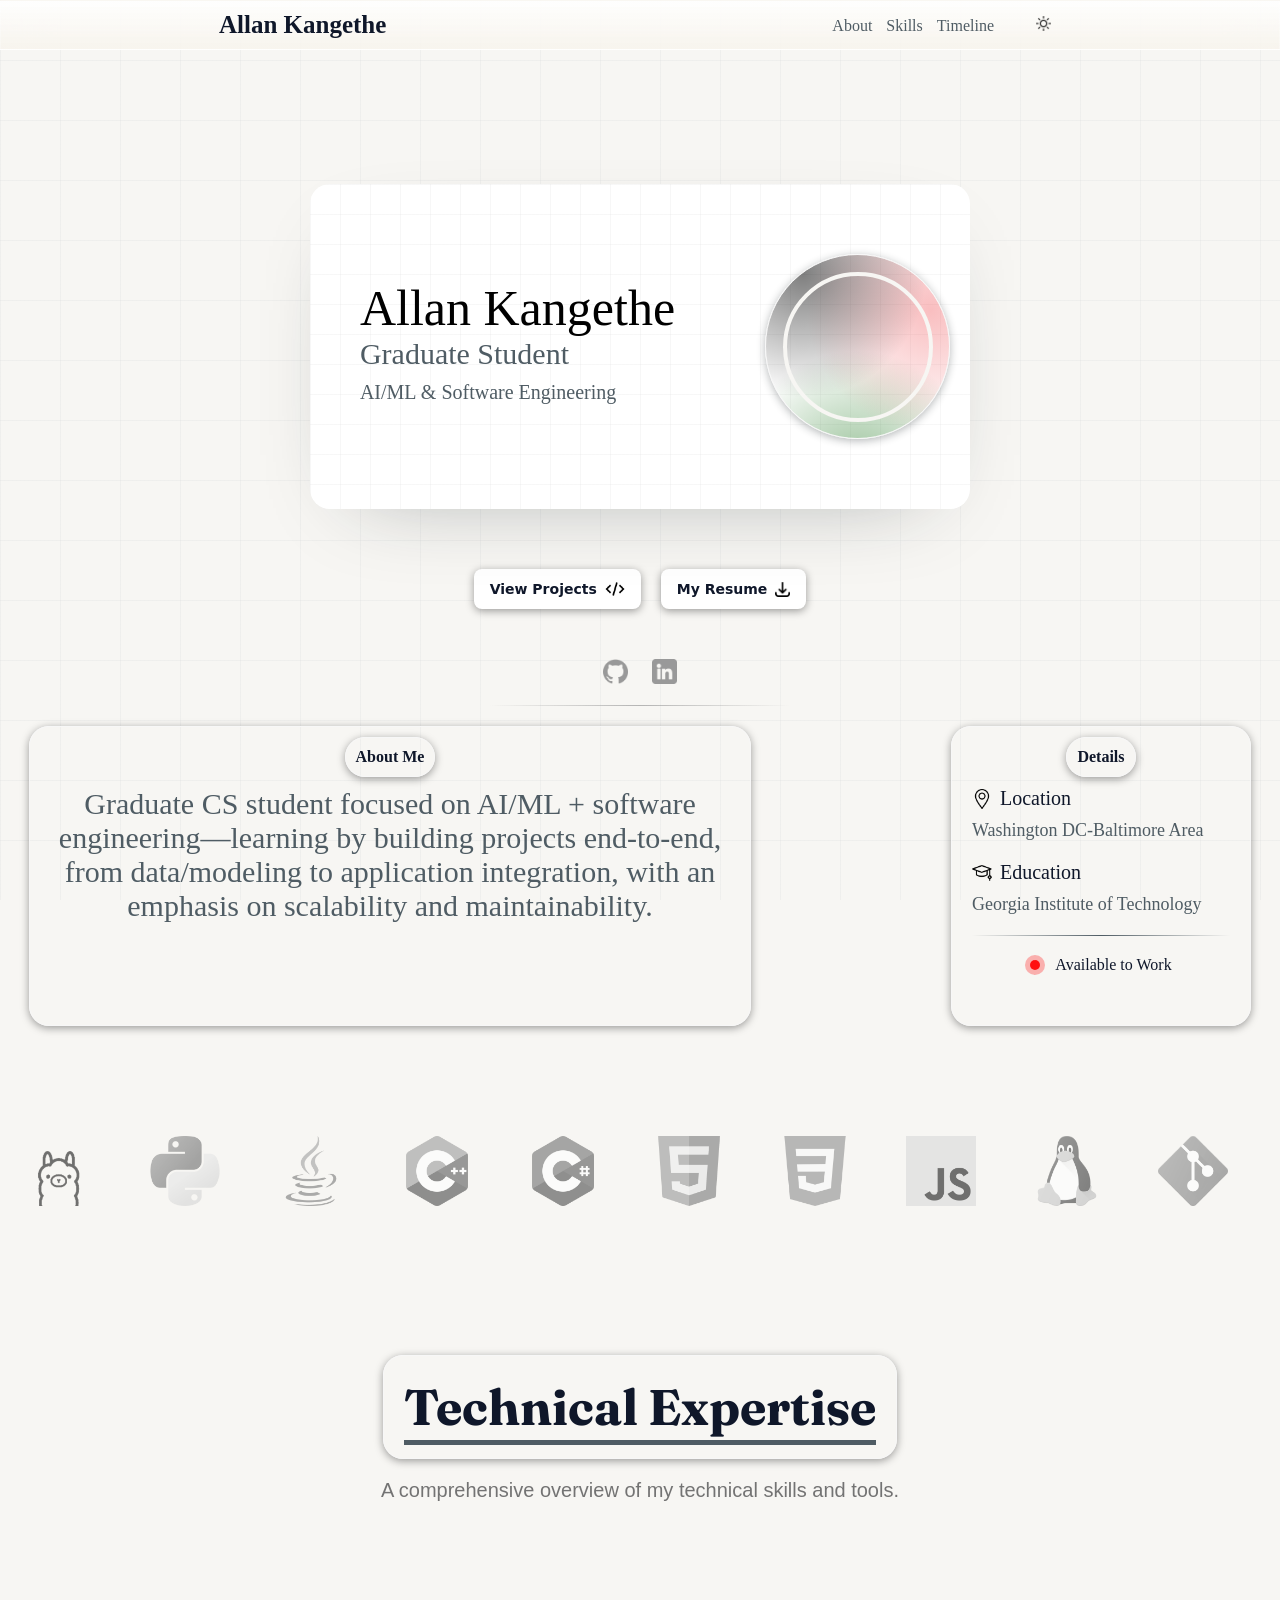
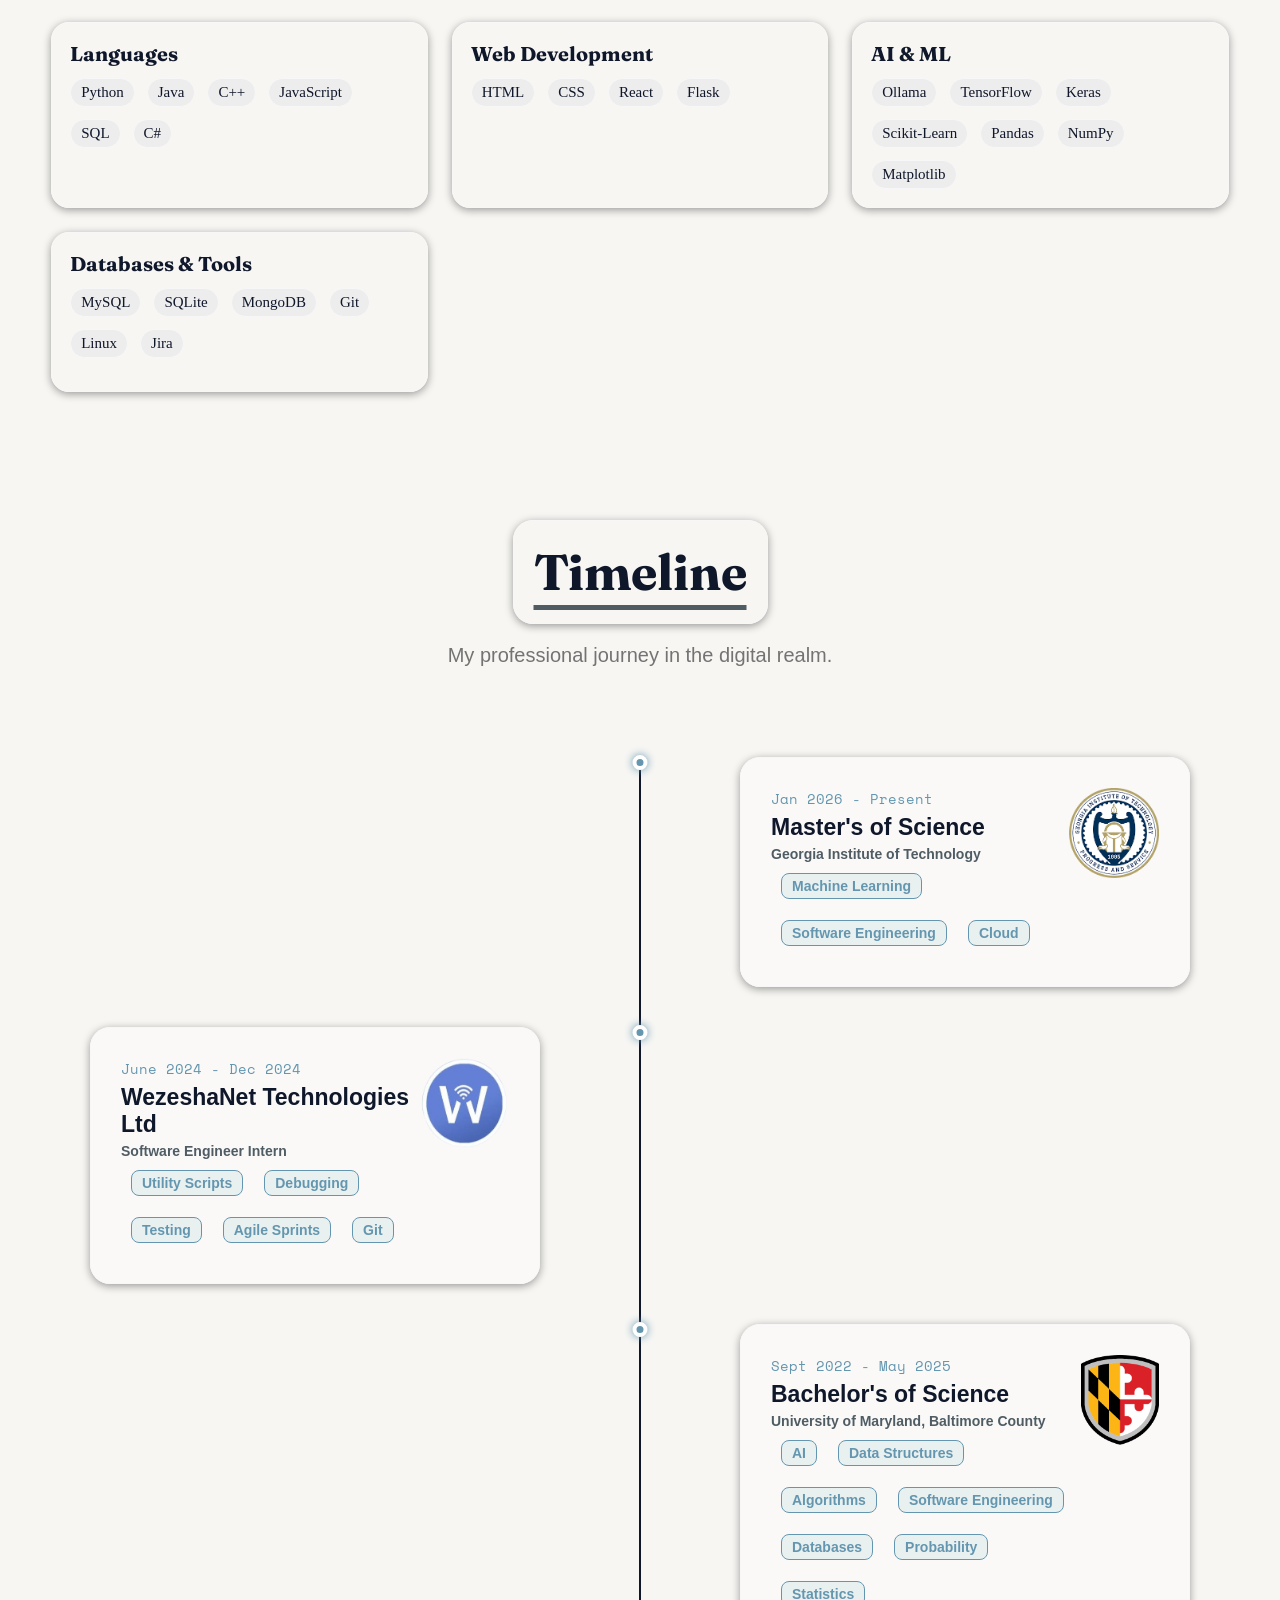
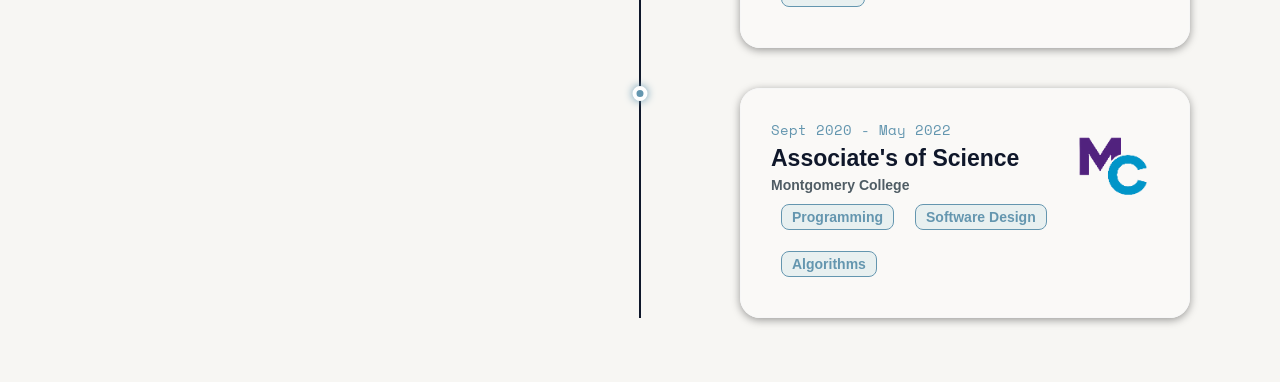
==== index.html @ 33da2751 "final for the day" ====
<!DOCTYPE html>
<html>
    <head>
		<title>Allan Kangethe</title>
		<link rel="stylesheet" href="./styles/root.css">
		<link rel="stylesheet" href="./styles/header.css">

		
		<link rel="stylesheet" href="./styles/section-1/profile.css">
		<link rel="stylesheet" href="./styles/section-1/links.css">
		<link rel="stylesheet" href="./styles/section-1/description.css">

		<link rel="stylesheet" href="./styles/section-2/skills.css">
		<link rel="stylesheet" href="./styles/section-2/technical.css">

		<link rel="stylesheet" href="./styles/section-3/timeline.css">
		<link rel="stylesheet" href="./styles/section-3/card.css">

	
		<link rel="stylesheet" href="https://fonts.googleapis.com/css?family=Fraunces">
		<link rel="stylesheet" href="https://fonts.googleapis.com/css?family=Space+Mono">

		
		<meta name="viewport" content="width=device-width, initial-scale=1.0">

    </head>
    <body>
		<div class="site-bg" aria-hidden="true"></div>

		<!-- Header -->
			<div class="header">
				<a href="#About" class="header-logo">Allan Kangethe</a>
				<div class="menu">
					<a href="#About" class="menu-item js-menu-item">About</a>
					<a href="#Skills" class="menu-item js-menu-item">Skills</a>
					<a href="#Timeline" class="menu-item js-menu-item">Timeline</a>
					<a class="menu-item"></a>
					<a class="menu-item"></a>
					<button id="themeToggle">
						<img id="themeIcon" class="theme" src="./icons/sun.png" alt="" />
					</button>
				</div>
			</div>
			
		<!-- Section 1-->
		<div id="About" class="section section-1">
			
			<!-- Profile Card -->
			<div class="profile-hero reveal d1">
				<div class="profile-hero-info">
					<p class="profile-hero-name">Allan Kangethe</p>
					<p class="profile-hero-title">Graduate Student</p>
					<p class="profile-hero-role">AI/ML & Software Engineering</p>

				</div>
				<div class="profile-video">
					<div class="profile-video-outer-circle">
						<div class="profile-video-element">
							<video class="profile-hero-video" autoplay muted loop playsinline webkit-playsinline preload="auto"
>
								<source src="./videos/profile-hero-video-small.mp4" type="video/mp4">
							</video>
						</div>
					</div>			
				</div>
			</div>

			<!-- Projects + Resume  -->
			<div class="quick-links reveal d3">
				<a class="quick-links-button"  target="_blank" rel="noopener">
					<span class="quick-links-text">View Projects</span>
					<img class="quick-links-icon-1" src="./icons/code.png" alt="" />
					
				</a>
				<a class="quick-links-button" href="./PDFs/Allan_Kangethe-Resume.pdf" target="_blank"  rel="noopener noreferrer">
					<span class="quick-links-text">My Resume</span>
					<img class="quick-links-icon-2" src="./icons/download.png" alt="" />
					
				</a>

			</div>

			<!-- External Links -->
			<div class="external-links reveal d3">
				<a href="https://github.com/Amkangethe" target="_blank">
					<img class="profile-icon" src="icons/github.png">
				</a>
				<a href="https://www.linkedin.com/in/allankangethe/" target="_blank">
					<img class="profile-icon" src="icons/linkedin.png">
				</a>

			</div>

			<!-- Description  -->
			<div class="profile-description reveal d4">
				<div class="about-me">
					<p class="description-header">About Me</p>
					<p class="about-me-text">
					Graduate CS student focused on AI/ML + software engineering—learning by building projects end-to-end, 
					from data/modeling to application integration, with an emphasis on scalability and maintainability.
					</p>
				</div>
				<div class="details-card ">
					<p class="description-header">Details</p>
					<p class="details-header">
						<img class="details-icons" src="./icons/location.png" alt="" />
						<span class="details-text">Location</span>
					</p>
					<p class="detail">Washington DC-Baltimore Area</p>
					<p class="details-header">
						<img class="details-icons" src="./icons/graduation-cap.png" alt="" />
						<span class="details-text">Education</span>
					</p>
					<p class="detail">Georgia Institute of Technology</p>
					<div class="details-divider"></div>

					<div class="status">
						<span class="status-dot" aria-hidden="true"></span>
						<span class="status-text">Available to Work</span>
					</div>


				</div>
				

			</div>

			

			
		</div>

		<div id="Skills" class="section section-2">
			<div class="skills" id="skillsMarquee">
				<div class="skills_track">
					<div class="skills-group js-skills-group"></div>
					<div class="skills-group js-skills-group" aria-hidden="true"></div>
				</div>

				<div class="skills_label" id="skillsLabel" aria-live="polite"></div>
			</div>

			<div id="skills" class="technical">
				<div class="technical-title">Technical Expertise</div>
				<p class="technical-subtitle">A comprehensive overview of my technical skills and tools.</p>
				<div class="technical-grid-container js-technical-grid-container"></div>
			</div>


		</div>

		<div id="Timeline" class="section section-3">
			<div class="timeline">
				<div class="experience-title">Timeline</div>
				<p class="experience-subtitle">My professional journey in the digital realm.</p>

				<div class="timeline-container">
				<div class="timeline-items js-timeline"></div>
				</div>
			</div>
		</div>


		<script src="./scripts/section-1.js"></script>
		<script src="./scripts/section-2.js"></script>
		<script src="./scripts/section-3.js"></script>
		
</body>
</html>
---- styles/root.css ----
/* THEME TOKENS */
/*global scope*/
:root {
  /*WHOLE PAGE*/
  --page-bg: #f7f6f3;        /*background color for the whole page.*/
  --text: #0f172a;           /*default text color.*/

  --glow-base-top: rgba(255,255,255,.92);
  --glow-base-bot: rgba(255,255,255,.55);
  --grid-line: rgba(228, 228, 228, 0.411);
  --grid-size: 60px;

  /* Section 1 */
  --g1-x: 80px;   --g1-y: 120px;   --g1-size-x: 950px; --g1-size-y: 680px; --g1-color: var(--glow-blue);
  --g2-x: 1800px;  --g2-y: 120px;   --g2-size-x: 1200px; --g2-size-y: 650px; --g2-color: var(--glow-warm);
  --g3-x: 1000px;  --g3-y: 800px;  --g3-size-x: 900px; --g3-size-y: 650px; --g3-color: var(--glow-green);

  /* Section 2 */
  --g4-x: 900px;   --g4-y: 1200px;   --g4-size-x: 950px; --g4-size-y: 680px; --g4-color: var(--glow-purple);

   /* Section 3 */
  --g5-x: 1250px;  --g5-y: 2500px;   --g5-size-x: 500px; --g5-size-y: 250px; --g5-color: var(--glow-tech-gold);
  --g6-x: 1250px;  --g6-y: 3100px;  --g6-size-x: 500px; --g6-size-y: 350px; --g6-color: var(--glow-red);
  --g7-x: 1250px;  --g7-y: 3420px;  --g7-size-x: 400px; --g7-size-y: 250px; --g7-color: var(--glow-purple-2);
  
}

html[data-theme="dark"] {
  /*WHOLE PAGE*/
  --page-bg: rgb(18, 28, 33);               /* rgb(18,28,33) */
  --text: #f6f2ea;                  /* close to his rgb(246,242,234) */
  --glow-blue: rgba(139, 221, 228, 0.205); /* */
  --glow-warm: rgba(245, 179, 112,  0.205);
  --glow-green: rgba(2, 94, 57, 0.205);

  --glow-purple: rgba(143, 94, 148, 0.123);
  --glow-tech-gold: rgba(179, 163, 105, 0.151); 
  --glow-red: rgba(172, 0, 0, 0.247); 
  --glow-purple-2: rgba(226, 170, 217, 0.199); 


  --glow-base-top: rgba(255,255,255,.06);
  --glow-base-bot: rgba(255,255,255,.02);
  --grid-line: rgba(255, 255, 255, 0.034);




}

* { box-sizing: border-box; scroll-behavior: smooth; }

html, body {  min-height: 100%;}

body {
  height: auto;            /* key: allow body to grow with content */
  min-height: 100vh;       /* at least a viewport */
  position: relative;      /* anchor for body::before absolute */
  
  position: relative;
  margin: 0;
  background-color: var(--page-bg);
  color: var(--text);
}

/*
  GLOBAL BACKGROUND (glows + base wash)
  - fixed => stays perfectly continuous across all sections (no seams)
  - if you want it to scroll with the page instead, tell me and I’ll flip it
*/
body::before {
  content: "";
  position: absolute; /* was: fixed */
  inset: 0;
  height: 100%;
  z-index: -2;
  pointer-events: none;

  background:
    /* Section 1 */
    radial-gradient(var(--g1-size-x) var(--g1-size-y) at var(--g1-x) var(--g1-y), var(--g1-color), transparent 62%),
    radial-gradient(var(--g2-size-x) var(--g2-size-y) at var(--g2-x) var(--g2-y), var(--g2-color), transparent 62%),
    radial-gradient(var(--g3-size-x) var(--g3-size-y) at var(--g3-x) var(--g3-y), var(--g3-color), transparent 65%),

    /* Section 2 */
    radial-gradient(var(--g4-size-x) var(--g4-size-y) at var(--g4-x) var(--g4-y), var(--g4-color), transparent 62%),
    
    /* Section 3 */
    radial-gradient(var(--g5-size-x) var(--g5-size-y) at var(--g5-x) var(--g5-y), var(--g5-color), transparent 50%),
    radial-gradient(var(--g6-size-x) var(--g6-size-y) at var(--g6-x) var(--g6-y), var(--g6-color), transparent 50%),
    radial-gradient(var(--g7-size-x) var(--g7-size-y) at var(--g7-x) var(--g7-y), var(--g7-color), transparent 50%),
    
    
    

    
    linear-gradient(180deg, var(--glow-base-top), var(--glow-base-bot));
}

/* GLOBAL GRID */
body::after {
  content: "";
  position: fixed;
  inset: 0;
  z-index: -1;
  pointer-events: none;

  background-image:
    linear-gradient(to right, var(--grid-line) 1px, transparent 1px),
    linear-gradient(to bottom, var(--grid-line) 1px, transparent 1px);

  background-size: var(--grid-size) var(--grid-size);
}

/* ---------- SECTION SYSTEM ---------- */
.section {
  min-height: 100vh;
  width: 100%;

  /* critical: don’t paint over the global background */
  background: transparent;

  /* optional: makes building easy */
  display: flex;
  flex-direction: column;
  justify-content: center;
  align-items: center;

  padding: 64px 24px;
}

.section-3{
  position: relative;        /* <-- makes .timeline absolute relative to section 3 */
  justify-content: flex-start; /* optional: don’t center the line vertically */
  overflow: visible;
}

/* optional: snap scrolling like “pages” */
body.snap { scroll-snap-type: y mandatory; }
body.snap > .section { scroll-snap-align: start; }

@keyframes riseIn {
  from { opacity: 0; transform: translateY(16px); }
  to   { opacity: 1; transform: translateY(0); }
}

/* apply to any element you want */
.reveal {
  opacity: 0;                      /* start hidden */
  animation: riseIn 700ms ease forwards;
}

.reveal.d1 { animation-delay: 80ms; }
.reveal.d2 { animation-delay: 160ms; }
.reveal.d3 { animation-delay: 240ms; }
.reveal.d4 { animation-delay: 290ms; }
---- styles/header.css ----
/*global scope*/
:root {
  /*HEADER PROPERTIES*/
  --header-grad-top: rgba(255, 255, 255, 0.88);
  --header-grad-bot: rgba(247, 243, 235, 0.72);
  --header-border: rgba(255, 255, 255, 0.30);
  --header-shadow: rgba(15, 23, 42, 0.18);
  
}

html[data-theme="dark"]{
   /*HEADER PROPERTIES*/
  /* dark pill (solid colors) */
  --header-grad-top: rgba(14, 28, 33, 0.90);
  --header-grad-bot: rgba(14, 28, 33, 0.72);
  --header-border: rgba(255, 255, 255, 0.10);
  --header-shadow: rgba(0, 0, 0, 0.0);     /* they don't use an outer shadow */
  --header-text: rgb(246, 242, 234);
  --dark-icon: invert(100%);

}

.header{
  display:flex;
  position: fixed;
  top: 0;
  z-index: 1000;
  width: 100%;
  height: auto;

  justify-content: space-around;
  align-items: center;

  /* “spreads to the sides” look: corner lighting + subtle vertical tone */
  /* glass look */
  color: var(--header-text);

  background: linear-gradient(180deg, var(--header-grad-top), var(--header-grad-bot));
  border: 1px solid var(--header-border);

  backdrop-filter: blur(24px);
  -webkit-backdrop-filter: blur(24px);

  /* light: outer shadow, dark: inset glow */
  box-shadow:
    0 12px 40px -20px var(--header-shadow),
    var(--header-inset);
}

.header-logo
{
  color: var(--text);
  font-weight: 700;
  font-size: 25px;
  padding: 10px 0;
  text-decoration: none;
}

.header-logo:hover
{
  color: var(--logo-hover);

}

/* base link color (kills purple/visited) */
.menu-item,
.menu-item:link,
.menu-item:visited{
  color: var(--profile-role-text);
  text-decoration: none;
}

/* underline animation */
.menu-item{
  position: relative;
  display: inline-block;          /* needed so underline matches text width */
  transition: color 200ms ease;
  margin-left: 10px;
}

.menu-item::after{
  content: "";
  position: absolute;
  left: 0;
  right: 0;
  bottom: -5px;                   /* like text-underline-offset */
  height: 2px;
  background: var(--profile-name-text);

  transform: scaleX(0);
  transform-origin: left;
  transition: transform 200ms ease;
}

.menu-item:hover{
  color: var(--text);
}

.menu-item:hover::after{
  transform: scaleX(1);
}

/* active underline (stays on after click) */
.menu-item.is-active{
  color: var(--text);
}

.menu-item.is-active::after{
  transform: scaleX(1);
}


#themeToggle
{
   background-color: transparent;
   border-radius: 10px;
   padding: 10px 10px;
   border: none;
   cursor: pointer;

}

.theme
{
  height: 15px;
  filter: var(--dark-icon)

  
}
---- styles/section-1/profile.css ----
:root{
    /*PROFILE PROPERTIES*/
    --profile-name-text: black;
    --profile-title-text: rgb(79, 92, 100);
    --profile-role-text: rgb(79, 92, 100);
    --profile-grid-line: rgba(228, 228, 228, 0.295);
    --profile-bg: rgb(255, 255, 255);  
    --profile-border: rgba(247, 247, 247);
    --profile-box-shadow: rgba(25, 35, 38, 0.42) 0px 26px 90px -50px;

    --profile-glow-black: rgba(0, 0, 0, 0.507);
    --profile-glow-red: rgba(233, 18, 25, 0.274);
    --profile-glow-green: #0066006c;
    
    
} 

html[data-theme="dark"] {
    /*PROFILE PROPERTIES*/
    --profile-name-text: rgb(246, 242, 234);
    --profile-title-text: rgb(201, 191, 177);
    --profile-role-text: rgb(201, 191, 177);
    --profile-grid-line: rgba(80, 80, 80, 0.404);
    --profile-bg: rgba(42, 52, 56);  
    --profile-border: rgba(57, 63, 66);
    --profile-box-shadow: rgba(19, 1, 1, 0.781) 0px 26px 90px -50px;

    --profile-glow-black: rgba(0, 0, 0, 0.788);

    --profile-glow-red: rgba(233, 18, 25, 0.315);
    --profile-glow-green: #00660081;

    
}

.profile-hero
{
    display: flex;
    position: relative;
    z-index: 2;
    
    justify-content: center;
    align-items: center;
    overflow: hidden;

    margin-top: 120px;
    margin-left: auto;
    margin-right: auto;
    height: auto;
    width: fit-content; 
    gap: 20px;
    padding: 50px 0;
 
    border-radius: 20px;
    box-shadow: var(--profile-box-shadow);

    background-color: var(--profile-bg);
    background-image:
    linear-gradient(to right, var(--profile-grid-line) 1px, transparent 1px),  /* Vertical lines */
    linear-gradient(to bottom, var(--profile-grid-line) 1px, transparent 1px); /* Horizontal lines */
    background-size: 30px 30px;


}

.profile-hero-info
{
    display: flex;
    position: relative;
    flex-direction: column;
    align-items: start;
    padding: 0 50px;
}

.profile-hero-name
{
    font-size: 50px;
    margin: 40px 0 0 0;
    color: var(--profile-name-text);
}

.profile-hero-title
{
    font-size: 30px;
    margin: 0;
    color: var(--profile-title-text);
}

.profile-hero-role
{
    font-size: 20px;
    margin: 10px 0 50px 0;
    color: var(--profile-role-text);
}

.profile-video
{
    
    margin: 20px 20px;
    justify-content: center;
    align-items: center;
}

.profile-video-outer-circle
{
    display: flex;
    justify-content: center;
    align-items: center;

    border: 1px var(--profile-border) solid;
    box-shadow: 0px 2px 8px rgba(25, 35, 38, 0.32) ;
    border-radius: 100px;
    height: 185px;
    width: 185px;
    
    background-color: transparent;
    background:
    radial-gradient(200px 200px at 20% 10%, var(--profile-glow-black), transparent 62%),   /* blue glow */
    radial-gradient(200px 200px at 90% 30%, var(--profile-glow-red), transparent 62%),  /* warm glow */
    radial-gradient(200px 200px at 50% 120%, var(--profile-glow-green), transparent 62%);         /* base wash (top → bottom) */

}

.profile-video-element
{
    display:flex;
    overflow: hidden;

    justify-content: center;
    border-radius: 100px;
    border: 4px var(--page-bg) solid;
   
    height: 150px;
    width: 150px;

}

.profile-hero-video
{
    transform: scale(1.82) translateY(28px);
}

@media screen and (max-width: 900px)
{
    .profile-hero
    {
        margin-top: 40px;
        flex-direction: column;
        gap: 0;
        padding: 20px 0;
    }

    .profile-hero-info
    {
        align-items: center;
        padding: 0 20px;
        
    }
    .profile-hero-name
    {
        margin: 0px 0 0 0;
    }
    .profile-hero-role
    {
        margin-bottom: 20px;
    }
    .profile-video
    {
        order: -1;
    }
}
---- styles/section-1/links.css ----
:root{
    /*LINKS PROPERTIES*/
    --quick-links-button-box-shadow: 0 2px 8px rgba(0, 0, 0, 0.384);
    --external-links: invert(00%);
    --external-links-line: rgba(167, 167, 167, 0.836);
} 

html[data-theme="dark"] {
    /*LINKS PROPERTIES*/
    --external-links: invert(100%);
    --external-links-line: rgb(179, 178, 177);
}

.quick-links
{
    display: flex;
    position: relative;
    margin-top: 60px;
    justify-content: center;
    gap: 20px;
}

.quick-links-button
{
    display: flex;
    align-items: center;
    justify-content: center;
    gap: 8px;

    height: auto;
    padding: 10px 16px;

    border-radius: 8px;
    border: 0;

    background: var(--profile-bg); /* green-ish; change to your exact */
    color: var(--profile-text);

    font-family: ui-sans-serif, system-ui, -apple-system, "Segoe UI", Roboto, Arial, sans-serif;
    font-size: 14px;
    font-weight: 700;
    line-height: 20px;
    text-decoration: none;
    cursor: pointer;

   
    white-space: nowrap;
    box-shadow: var(--quick-links-button-box-shadow);
}

.quick-links-button:hover{
  transform: translateY(-1px);
  filter: brightness(0.95);
}

.quick-links-button:active{
  transform: translateY(0px);
  filter: brightness(0.9);
}

.quick-links-icon-1
{
    height: 20px;
    filter: var(--external-links);
}

.quick-links-icon-2
{
    height: 15px;
    filter: var(--external-links);
}

.external-links
{
  position: relative;
  display: flex;
  flex-wrap: wrap;
  justify-content: center;
  gap: 24px;
  filter: var(--external-links);

  padding-top: 50px;
  padding-bottom: 18px; /* space between icons and line */
}

.external-links::after
{
  content: "";
  position: absolute;
  left: 50%;
  transform: translateX(-50%);
  bottom: 0;

  width: 300px;        /* match his-ish width */
  max-width: 90vw;
  height: 1px;

  /* fades at both ends */
  background: linear-gradient(
    to right,
    transparent,
    var(--external-links-line),
    transparent
  );
}

.profile-icon
{
    width: 25px;
    filter: invert(60%);
    transition: filter;
}

.profile-icon:hover
{
    filter: invert(0%);
}

.profile-description
{
    display: flex;
    position: relative;
    justify-content: center;
    margin: 20px auto;
    

    height: auto;
    width: auto;
    cursor: default;
    
}

@media screen and (max-width: 900px)
{
    
    .quick-links
    {
        margin-top: 40px;
    }
    .external-links
    {
        padding-top: 40px;
    }
    
    

}
---- styles/section-1/description.css ----
.profile-description
{
    column-gap: 200px;
    height: auto;
    align-items: top;

}

.about-me
{
    display: flex;
    flex-direction: column;
    align-items: center;

     border: 1px var(--profile-border) solid;
    box-shadow: var(--quick-links-button-box-shadow);
    border-radius: 20px;

    padding: 0px 10px;
}

.description-header
{
    display: flex;
    position: relative;
    background-color: transparent;
    justify-content: center;
    align-items: center;
    width: fit-content;
    padding: 10px 10px;
    border: 1px var(--profile-border) solid;
    border-radius: 20px;
    box-shadow: var(--quick-links-button-box-shadow);
    background-color: var(--tech-bg);
    margin: 10px;
    

}
.about-me-text
{
    color: var(--profile-title-text);
    padding: 10px 0;
    width: 700px;
    font-size: 30px;
    text-align: center;
    margin: 0;
    padding-top: 0px;

    
}

.details-card
{
    display: flex;
    flex-direction: column;
    
    height: 300px;
    width: 300px;
    
    border: 1px var(--profile-border) solid;
    box-shadow: var(--quick-links-button-box-shadow);
    border-radius: 20px;
   
}



.description-header
{
    display: flex;
    justify-content: center;
    align-self: center;
    color: var(--profile-text);
    font-weight: 700;
}

.details-header
{
    display: flex;
    align-items: center;
    gap: 8px;

    margin: 0;
    margin-left: 20px ;           /* remove <p> default spacing */
    
    justify-content: flex-start; /* left align row */
    font-size: 20px;
}

.details-icons
{
    height: 20px;
    filter: var(--external-links);
}

.detail
{
    margin: 10px 0 20px 20px; 
    color: var(--profile-title-text);
    font-size: 18px;
}

.details-divider
{
    height: 1px;
    margin: 0px 20px;      /* aligns with your left padding */
    border-radius: 999px;

    background: linear-gradient(
        to right,
        transparent,
        var(--profile-title-text),
        transparent
    );
  
}

.status{
  display: inline-flex;
  align-items: center;
  margin-top: 20px;
  justify-content: center;
  gap: 15px;
}

.status-dot{
  width: 10px;
  height: 10px;
  border-radius: 50%;
  background: red;              /* dot color */
  position: relative;
}

/* pulse ring */
.status-dot::after{
  content:"";
  position:absolute;
  inset: -5px;                      /* ring size */
  border-radius: 50%;
  background: #ff2b2b;
  opacity: 0.35;
  animation: pulse 1.4s ease-out infinite;
}

@keyframes pulse{
  0%   { transform: scale(0.6); opacity: 0.45; }
  60%  { transform: scale(1.6); opacity: 0.00; }
  100% { transform: scale(1.6); opacity: 0.00; }
}

@media screen and (max-width: 900px)
{
   .profile-description
    {
      flex-direction: column;
      align-items: center;
    }
    .about-me-text
    {
      color: var(--profile-title-text);
      margin: 0;
      width: 350px;
      font-size: 20px;
      text-align: center;
    }
    .details-card
    {
        margin-top: 30px;
    }
    

}
---- styles/section-2/skills.css ----
.section-2{
  justify-content: flex-start; /* top */
  align-items: stretch;        /* full width (optional) */
  padding-top: 0;              /* or whatever */
}

#Skills
{
  scroll-margin-top: -70px; /* or header height + 20 */
  
}

.skills{
  position: relative;
  overflow-x: hidden;   /* keep marquee clipped left/right */
  overflow-y: visible;  /* allow hovered icon to grow up/down */
  width: 100%;
  padding: 26px 0 44px; /* add TOP padding so zoom doesn't clip */
}

.skills_label{
  position: absolute;
  bottom: 10px;

  /* JS will set left in px */
  left: 0;
  transform: translateX(-50%);

  font-size: 14px;
  font-weight: 600;
  font-family: 'Cascadia Code';
  color: var(--text);

  opacity: 0;
  transition: opacity 150ms ease, transform 150ms ease;
  pointer-events: none;
}

.skills_label.show{
  opacity: 1;
  transform: translateX(-50%) translateY(-2px);
}


.skills_track{
  display: flex;
  width: max-content;
  animation: skills-marquee 13s linear infinite;
  will-change: transform;
  margin-bottom: 5px;  /* creates a clear label zone below icons */
}

.skills-group{
  display: flex;
  align-items: center;
  gap: 56px;
  padding-right: 56px;
}

.skills-icon{
  height: 70px;
  width: auto;
  opacity: 0.55;
  filter: grayscale(100%);
  transition: opacity 150ms ease, filter 150ms ease, transform 150ms ease;
  will-change: transform;
}

.skills-icon:hover{
  opacity: 1;
  filter: none;
  position: relative;
  z-index: 5;                         /* sit above adjacent icons */
  transform: translateY(-2px) scale(1.12);
}

@keyframes skills-marquee{
  from { transform: translateX(0); }
  to   { transform: translateX(-50%); }
}

/* pause on hover */
.skills:hover .skills_track{
  animation-play-state: paused ;
}

@media (prefers-reduced-motion: reduce){
  .skills_track{ animation: none; }
}


@media screen and (max-width: 900px)
{
    
  .skills-icon
  {
  height: 50px;
  }
  .skills_track
  {
  animation: skills-marquee 20s linear infinite;
}
    
    

}
---- styles/section-2/technical.css ----
:root{
    /*PROFILE PROPERTIES*/
    --technical-chip: rgb(238, 237, 237);
    --technical-chip-hover: rgb(18, 28, 33);
    --technical-text-hover: white;   
} 

html[data-theme="dark"] {
    /*PROFILE PROPERTIES*/
    --technical-chip: rgba(24, 30, 32, 0.342);
    --technical-chip-hover: rgb(238, 237, 237);
    --technical-text-hover: rgb(18, 28, 33);
    --tech-bg: rgba(42, 52, 56, 0.534);  
}

.technical
{
    display: flex;
    justify-content: center;
    align-items: center;
    flex-direction: column;
    width: 100%;
    margin: 0;
}

.technical-title
{
    display: flex;
    justify-content: center;
    align-items: center;
    font-size: 50px;
    font-family: "Fraunces", "Arial";
    font-weight: 700;
    color: var(--text);
    text-align: center;
    margin: 0;
    margin-top: 100px;

    text-decoration: underline var(--profile-title-text);
    text-underline-offset: 15px;

    border: 1px var(--profile-border) solid;
    border-radius: 20px;
    box-shadow: var(--quick-links-button-box-shadow);
    padding: 20px;
    width: fit-content;
    cursor: default;
}
.technical-subtitle
{
    font-size: 20px;
    font-family: Arial;
    color: rgb(115, 115, 115);
    text-align: center;
    margin-top: 20px;
    cursor: default;

    
}


.technical-grid-container{
    margin-top: 100px;
    display: grid;
    grid-template-columns: repeat(3, minmax(0, 1fr));
    gap: 24px;
    width: min(1300px, 92vw);
    cursor: default;
    
}

/* each card */
.tech-card{
  border: 1px solid var(--profile-border);
  border-radius: 18px;
  box-shadow: var(--quick-links-button-box-shadow);
  padding: 18px;
  min-height: 160px;
  background: var(--tech-bg);
 
  
}

.tech-card-title
{
    margin: 0 0 12px;
    font-family: "Fraunces", Arial;
    font-weight: 700;   /* <-- fix */
    font-size: 20px;
}

.tech-card-chips{
  display: flex;
  flex-wrap: wrap;     /* <-- wraps to next line */
  gap: 12px;
}

.chip{
  border: 1px solid var(--profile-border);  /* <-- pill border */
  border-radius: 999px;
  padding: 6px 10px;
  font-size: 15px;
  line-height: 1;
  background-color: var(--technical-chip); 
  transition: background-color .5s, color .5s ;
}

.chip:hover
{
    background-color: var(--technical-chip-hover);
    color: var(--technical-text-hover);

}


/* tablet/mobile: 1 per row */
@media (max-width: 900px)
{
    .technical
    {
        margin-top: 0px;
    }
    .technical-grid-container{
        grid-template-columns: 1fr;
        justify-items: center;  
        margin-top: 30px;
        
    }
    .technical-title
    {
        font-size: 35px;
        margin-top: 30px;
    }
    .technical-subtitle
    {
        font-size: 18px;
        width:  330px;
        font-family: Arial;
        color: rgb(115, 115, 115);
        text-align: center;
        margin-top: 20px;

        
    }
    .tech-card
    {
    width: min(520px, 92vw);        /* prevents full-width cards */
    }
}
---- styles/section-3/timeline.css ----
.timeline {
  display: flex;
  flex-direction: column;
  justify-content: center;
  align-items: center;
}

.experience-title {
  display: flex;
  justify-content: center;
  align-items: center;
  font-size: 50px;
  font-family: "Fraunces", "Arial";
  font-weight: 700;
  color: var(--text);
  text-align: center;
  margin: 0;
 

  text-decoration: underline var(--profile-title-text);
  text-underline-offset: 15px;

  border: 1px var(--profile-border) solid;
  border-radius: 20px;
  box-shadow: var(--quick-links-button-box-shadow);
  padding: 20px;
  width: fit-content;
  cursor: default;
}

.experience-subtitle {
  font-size: 20px;
  font-family: Arial;
  color: rgb(115, 115, 115);
  text-align: center;
  margin-top: 20px;
  cursor: default;
}

.timeline-container {
  position: relative;
  width: min(1100px, 94vw);
  margin-top: 70px;
  
}

/* center vertical line */
.timeline-container::before {
  content: "";
  position: absolute;
  top: 0;
  bottom: 0;
  left: 50%;
  width: 2px;
  transform: translateX(-50%);
  background: var(--text);
  pointer-events: none;
}

.timeline-items {
  display: flex;
  flex-direction: column;
  gap: 40px;
}

.timeline-item {
  position: relative;
  width: 100%;
  display: flex;
  min-height: 80px;
}

.timeline-item--left {
  justify-content: flex-start;
  padding-right: calc(50% + 40px);
}

.timeline-item--right {
  justify-content: flex-end;
  padding-left: calc(50% + 40px);
}


.timeline-item--left::after {
  transform: translateX(calc(-50% - 23px));
}

.timeline-item--right::after {
  transform: translateX(calc(-50% + 23px));
}

/* Mobile: single-column timeline like your red reference */
@media (max-width: 900px) {

    
    .experience-title {
        margin-top: 20px;

    }
  /* move the vertical line to the left */
  .timeline-container::before {
    left: 14px;
    transform: none;
  }

  /* stop left/right layout; make all items behave the same */
  .timeline-item,
  .timeline-item--left,
  .timeline-item--right {
    justify-content: flex-start;
    padding-left: 45px;
    padding-right: 10px;
  }

  /* dot aligned to the left vertical line */
  .timeline-item .dot {
    left: 8px;
    transform: none;
  }

  /* connector from dot to card (short line to the right) */
  .timeline-item::after {
    left: 22px;
    transform: none;
    width: 32px;
  }

  /* let cards fill the remaining width */
  .timeline-item .card {
    width: 100%;
    max-width: none;
  }
}
---- styles/section-3/card.css ----
/*global scope*/
:root {
  --card-date: rgb(100, 150, 175);
  --card-school: rgb(79, 92, 100);
  --card-hover: 1px rgb(0, 0, 0) solid;
  --card-bg: rgba(255, 255, 255, 0.363);
  --dot-border: white;
}

html[data-theme="dark"] {
  --card-school: rgb(201, 191, 177);
  --card-bg: rgba(42, 52, 56, 0.534);
  --card-hover: 1px white solid;
  --dot-border: black;
}

.dot {
  position: absolute;
  left: 50%;
  top: -2px;
  transform: translateX(-50%);
  background-color: var(--card-date);
  width: 15px;
  height: 15px;
  border-radius: 999px;
  border: 4px var(--dot-border) solid;
  box-shadow: 0px 0px 8px var(--card-date);
  transition: height 0.25s, width 0.25s;
  z-index: 2;
}

.card {
  display: flex;
  border: 1px var(--profile-border) solid;
  flex-direction: row;
  justify-content: start;
  height: auto;
  width: 450px;
  padding: 30px;
  border-radius: 20px;
  margin: 0; /* important: timeline controls spacing */
  box-shadow: var(--quick-links-button-box-shadow);
  background: var(--card-bg);
  transition: border 0.25s;
  cursor: default;
}

.card:hover {
  border: 1px var(--card-date) solid;
}

.timeline-item:has(.card:hover) .dot {
  width: 17px;
  height: 17px;
}

.card-icon {
  display: block;
  margin-left: auto;
  height: 90px;
  cursor: pointer;
}

.card-date {
  font-family: "Space Mono", monospace;
  color: var(--card-date);
  font-size: 14px;
  margin: 0;
}

.card-title {
  color: var(--text);
  font-family: sans-serif;
  font-weight: 700;
  font-size: 23px;
  margin: 0;
  margin-top: 5px;
}

.card-school {
  font-family: sans-serif;
  font-weight: 700;
  font-size: 14px;
  margin: 0;
  margin-top: 5px;
  color: var(--card-school);
}

.card-tags {
  display: flex;
  flex-wrap: wrap;
  gap: 1px;
  margin-top: 1px;
}

.tag {
  display: inline-flex;
  align-items: center;
  padding: 5px 10px;
  border-radius: 8px;
  background: rgba(80, 160, 180, 0.10);
  line-height: 1;
  white-space: nowrap;
  font-family: sans-serif;
  font-weight: 700;
  font-size: 14px;
  color: var(--card-date);
  border: 1px var(--card-date) solid;
  margin: 10px;
}
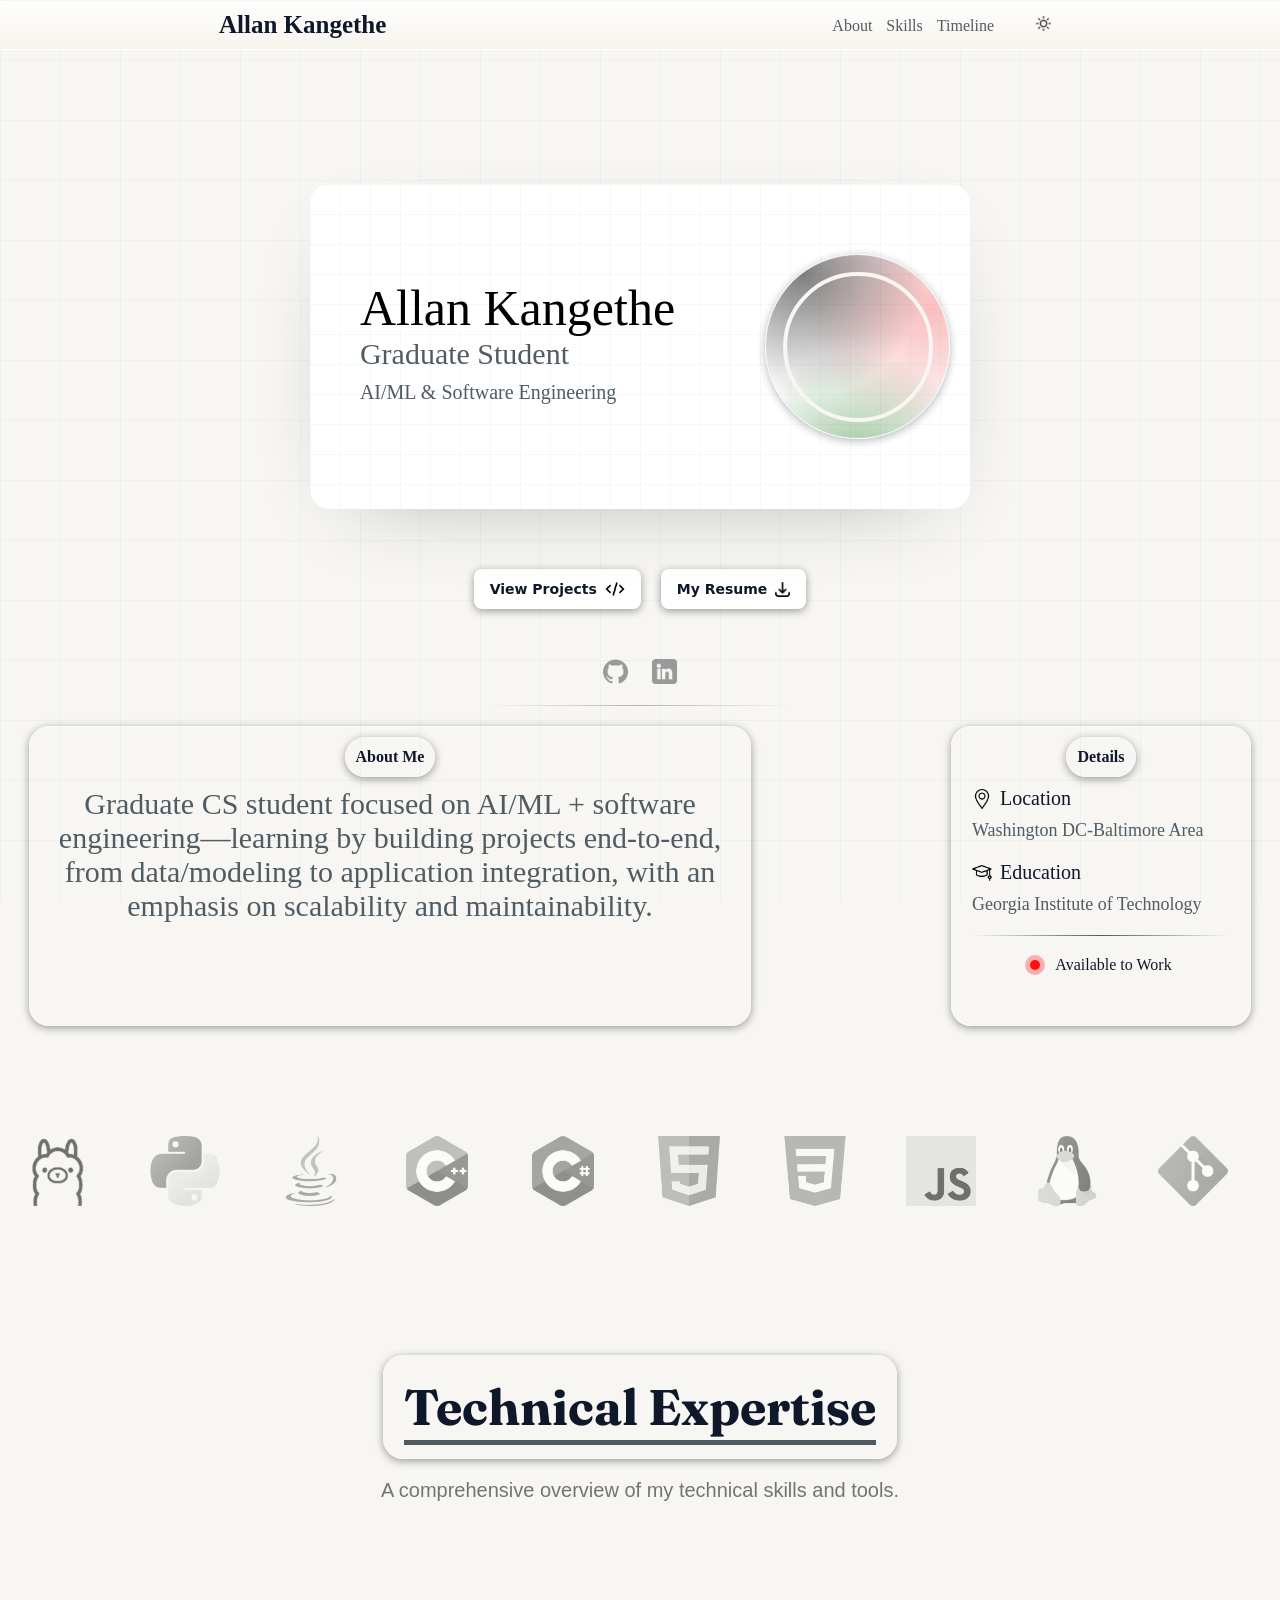
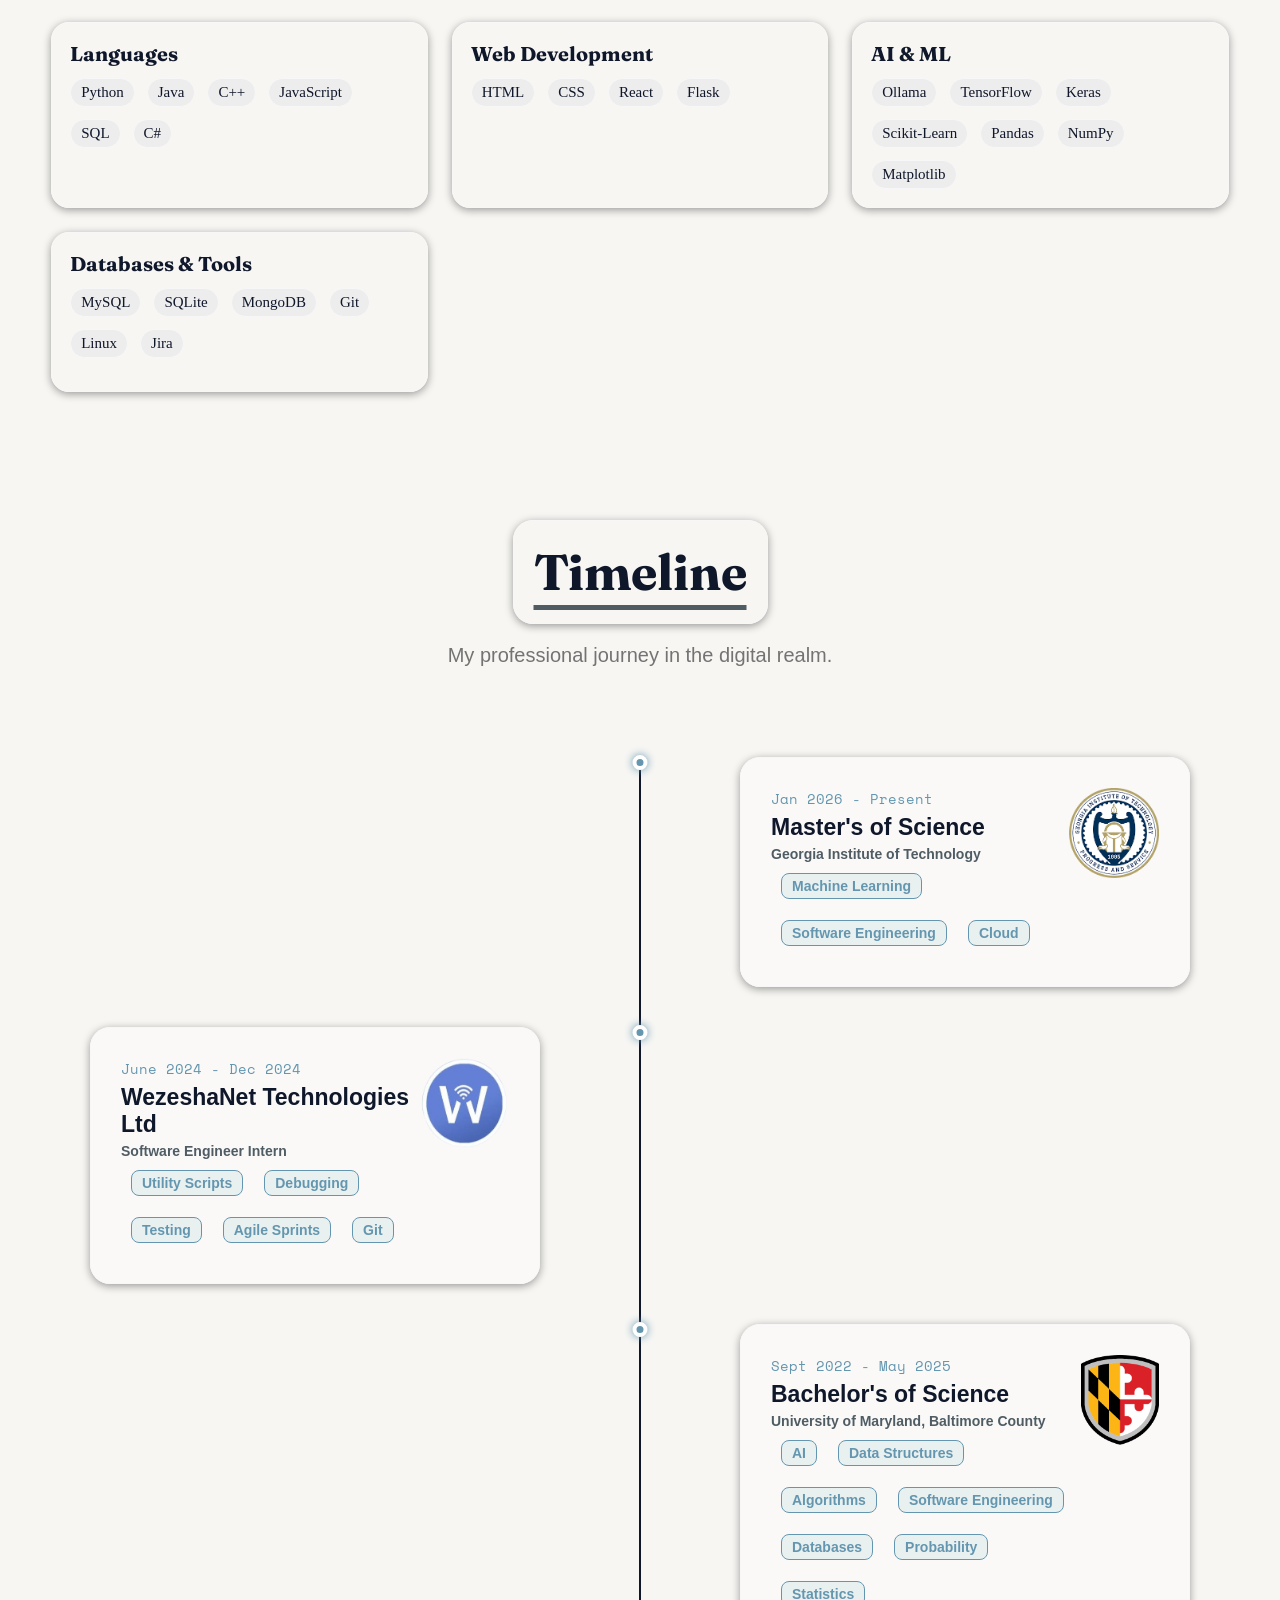
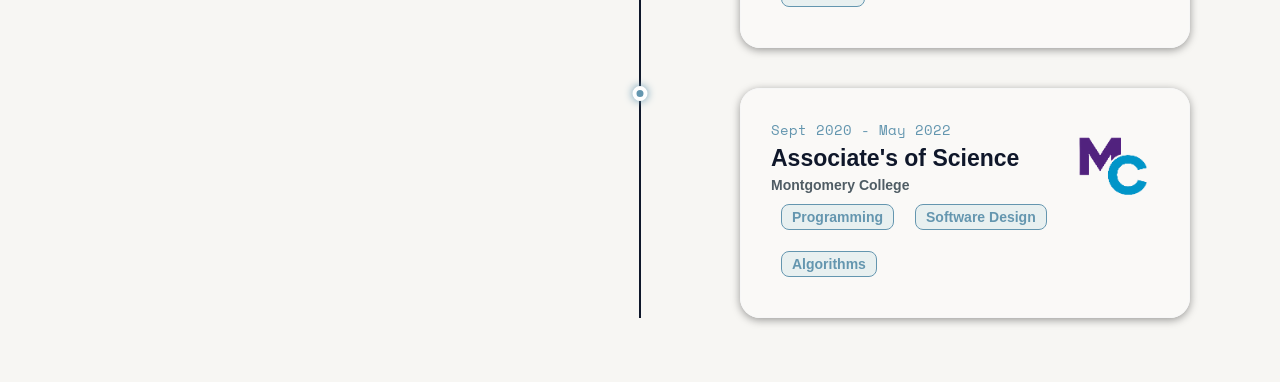
==== commit 815ae27c: "remove loop" ====
--- a/index.html
+++ b/index.html
@@ -56,7 +56,7 @@
 				<div class="profile-video">
 					<div class="profile-video-outer-circle">
 						<div class="profile-video-element">
-							<video class="profile-hero-video" autoplay muted loop playsinline webkit-playsinline preload="auto"
+							<video class="profile-hero-video" autoplay muted playsinline webkit-playsinline preload="auto"
 >
 								<source src="./videos/profile-hero-video-small.mp4" type="video/mp4">
 							</video>
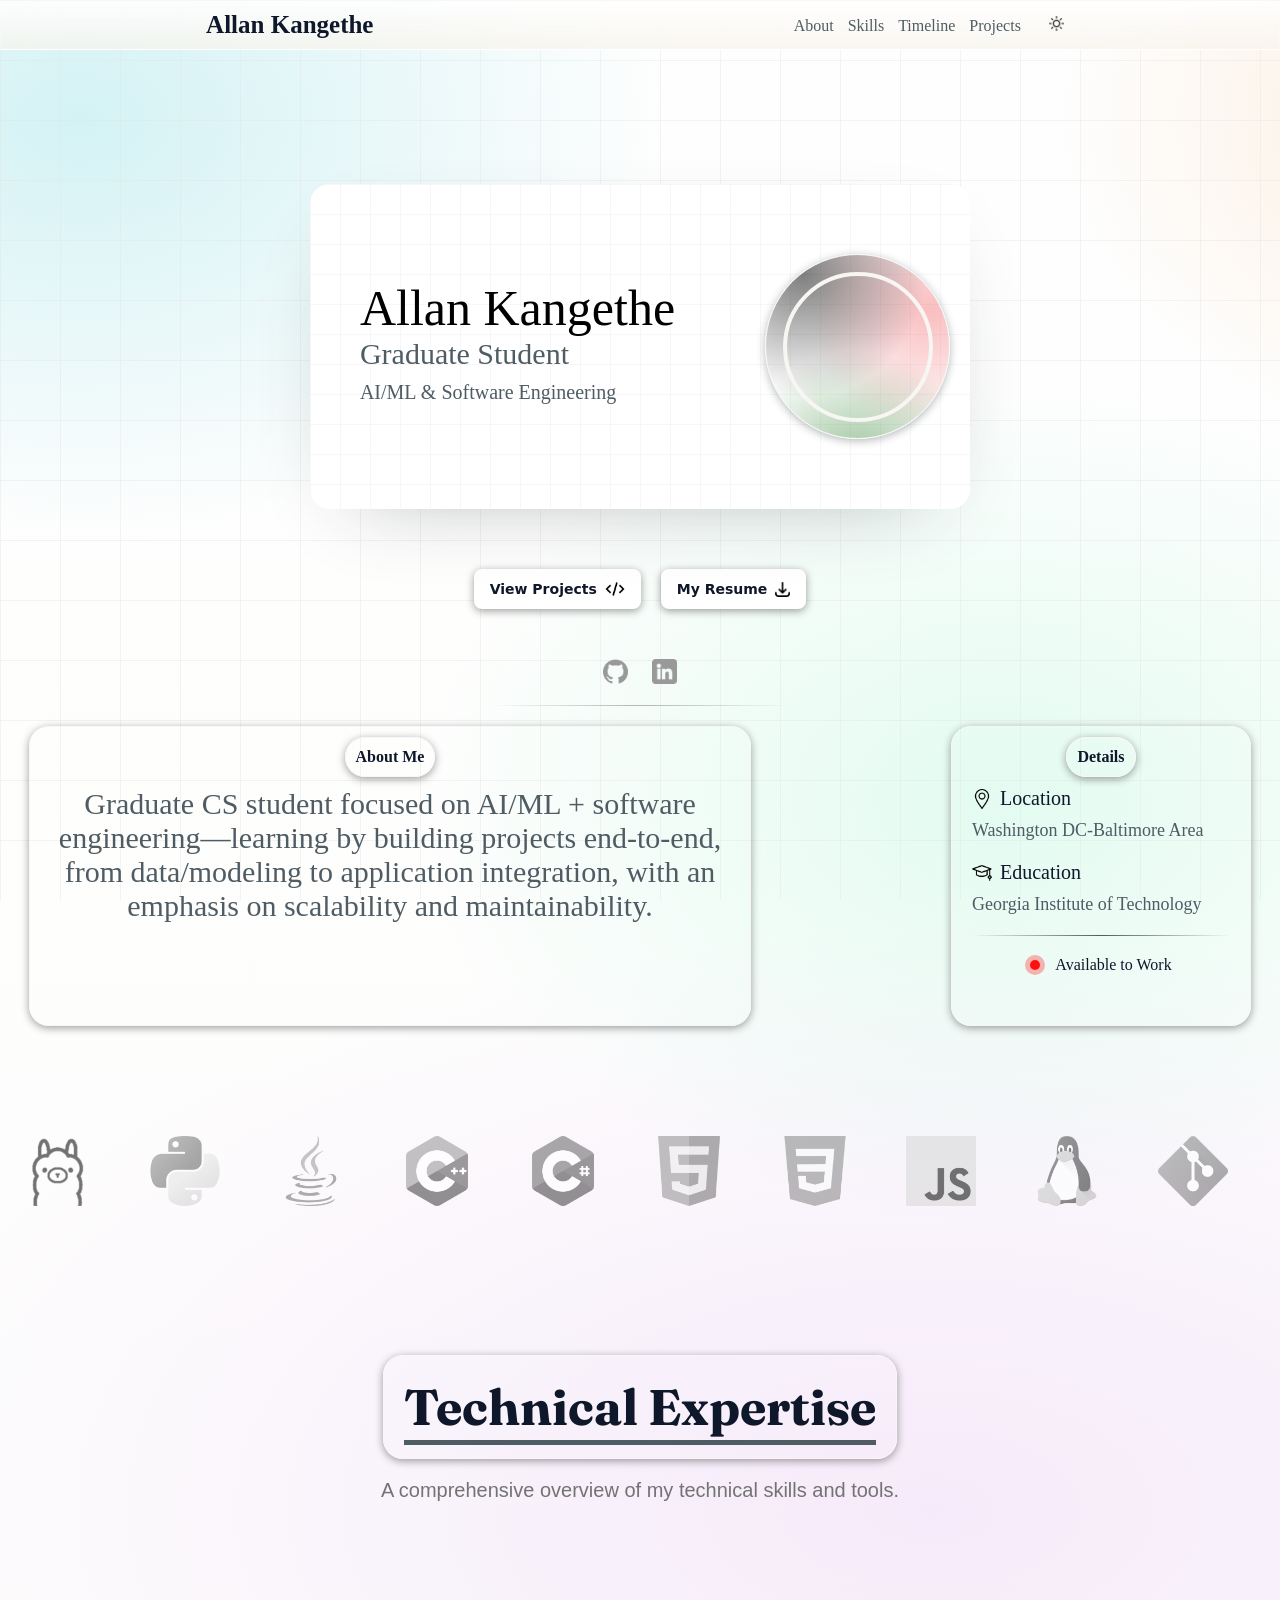
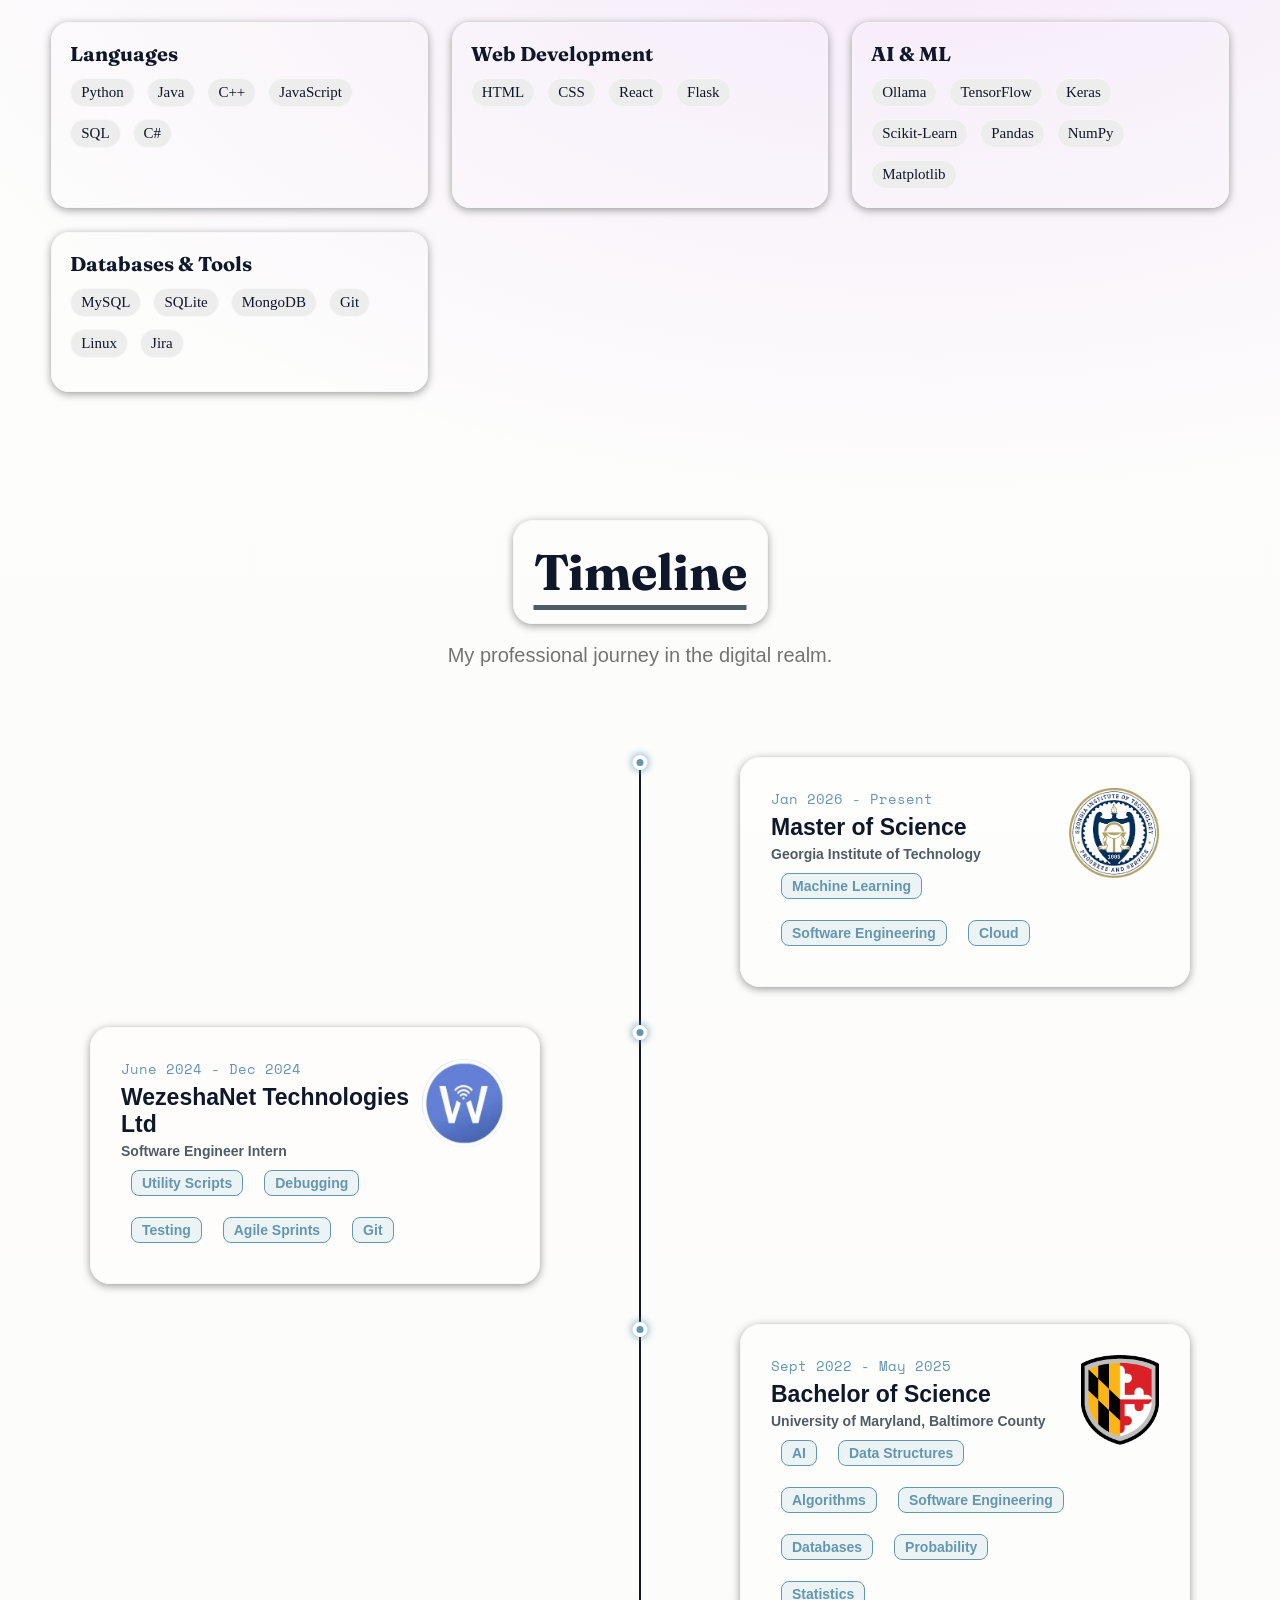
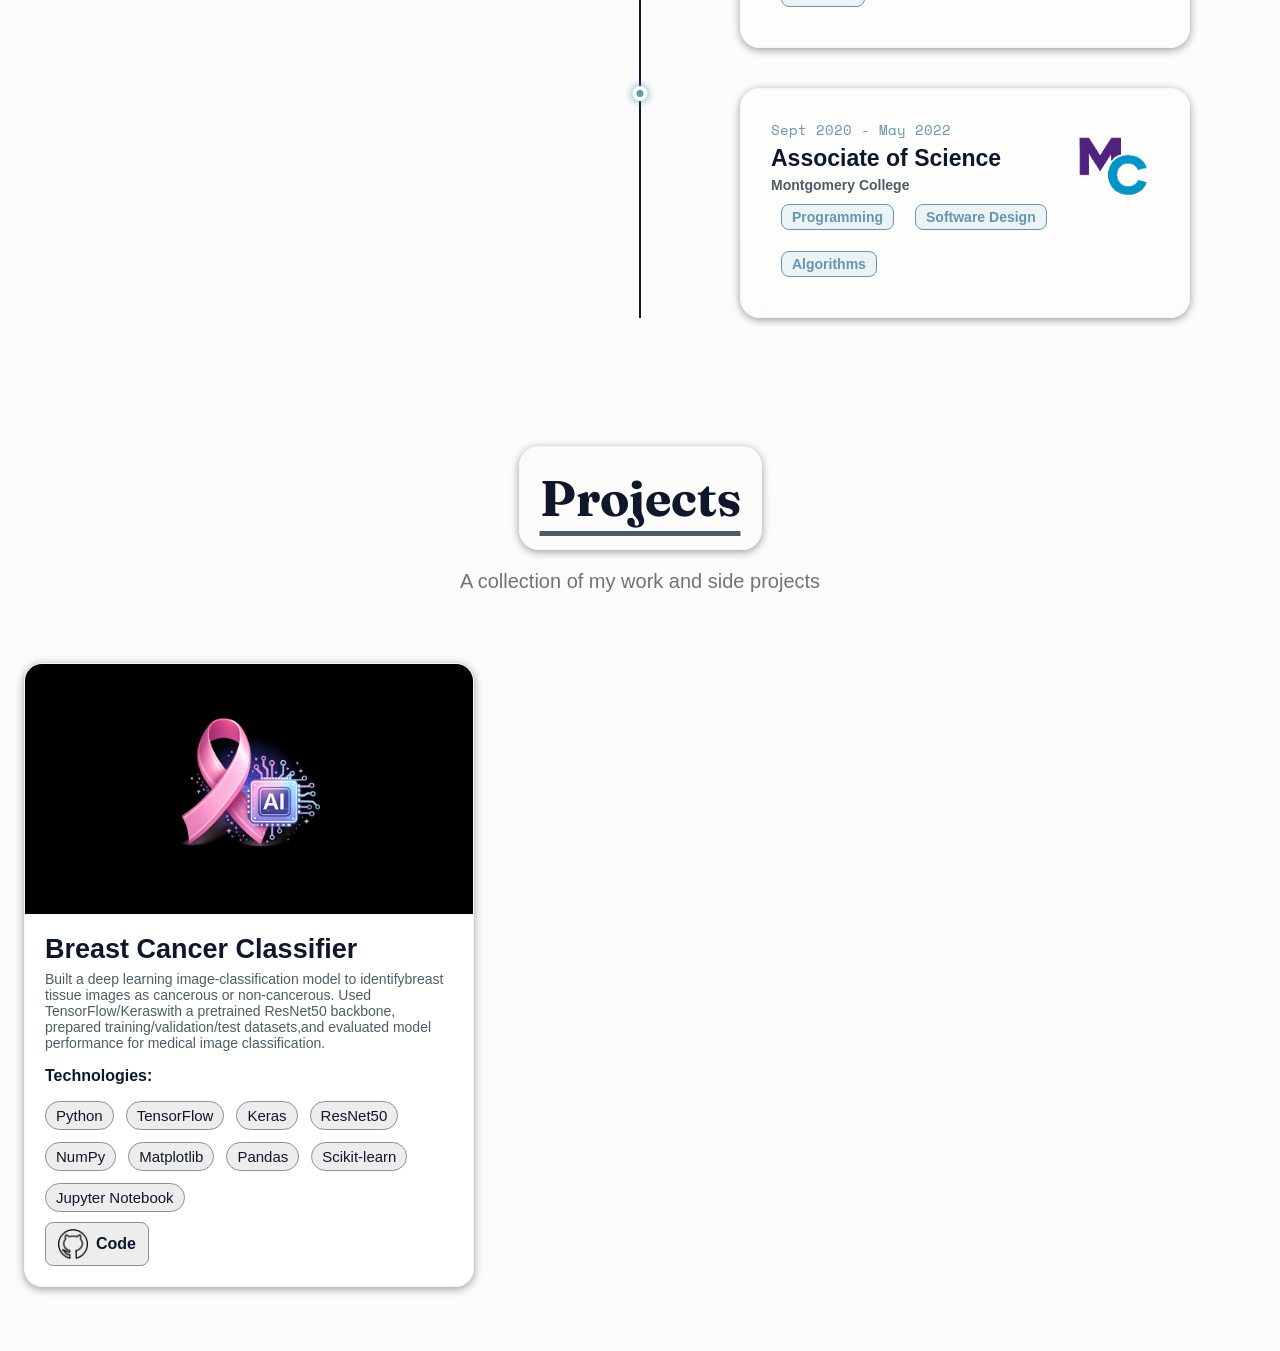
==== commit d063121e: "finished projects section" ====
--- a/index.html
+++ b/index.html
@@ -16,6 +16,8 @@
 		<link rel="stylesheet" href="./styles/section-3/timeline.css">
 		<link rel="stylesheet" href="./styles/section-3/card.css">
 
+		<link rel="stylesheet" href="./styles/section-4/projects.css">
+
 	
 		<link rel="stylesheet" href="https://fonts.googleapis.com/css?family=Fraunces">
 		<link rel="stylesheet" href="https://fonts.googleapis.com/css?family=Space+Mono">
@@ -33,8 +35,8 @@
 				<div class="menu">
 					<a href="#About" class="menu-item js-menu-item">About</a>
 					<a href="#Skills" class="menu-item js-menu-item">Skills</a>
-					<a href="#Timeline" class="menu-item js-menu-item">Timeline</a>
-					<a class="menu-item"></a>
+					<a href="#Timeline" class="menu-item js-menu-item">Timeline</a> 
+					<a href="#Projects" class="menu-item js-menu-item">Projects</a> 
 					<a class="menu-item"></a>
 					<button id="themeToggle">
 						<img id="themeIcon" class="theme" src="./icons/sun.png" alt="" />
@@ -130,6 +132,7 @@
 			
 		</div>
 
+		<!-- Section 2-->
 		<div id="Skills" class="section section-2">
 			<div class="skills" id="skillsMarquee">
 				<div class="skills_track">
@@ -139,16 +142,14 @@
 
 				<div class="skills_label" id="skillsLabel" aria-live="polite"></div>
 			</div>
-
 			<div id="skills" class="technical">
 				<div class="technical-title">Technical Expertise</div>
 				<p class="technical-subtitle">A comprehensive overview of my technical skills and tools.</p>
 				<div class="technical-grid-container js-technical-grid-container"></div>
 			</div>
-
-
 		</div>
 
+		<!-- Section 3-->
 		<div id="Timeline" class="section section-3">
 			<div class="timeline">
 				<div class="experience-title">Timeline</div>
@@ -160,10 +161,22 @@
 			</div>
 		</div>
 
+		<!-- Section 4-->
+		<div id="Projects" class="section section-4">
+			<div class="projects">
+				<p class="projects-title">Projects</p>
+				<p class="projects-subtitle">A collection of my work and side projects</p>
+				<div class="projects-container js-projects-container">
+				</div>
+			</div>
+			
+			
+		</div>
 
 		<script src="./scripts/section-1.js"></script>
 		<script src="./scripts/section-2.js"></script>
 		<script src="./scripts/section-3.js"></script>
+		<script src="./scripts/section-4.js"></script>
 		
 </body>
 </html>
--- a/styles/root.css
+++ b/styles/root.css
@@ -4,6 +4,19 @@
   /*WHOLE PAGE*/
   --page-bg: #f7f6f3;        /*background color for the whole page.*/
   --text: #0f172a;           /*default text color.*/
+
+  --glow-blue: rgba(139, 221, 228, 0.37);
+  --glow-warm: rgba(245, 179, 112, 0.397);
+  --glow-green: rgba(114, 240, 189, 0.192);
+
+  --glow-purple: rgba(179, 70, 223, 0.103); 
+  
+  --glow-tech-gold: rgba(179, 163, 105, 0); 
+  --glow-red: rgba(255, 255, 255, 0);
+  --glow-purple-2: rgba(255, 255, 255, 0);
+  --glow-blue-2: rgba(255, 255, 255, 0);
+
+
 
   --glow-base-top: rgba(255,255,255,.92);
   --glow-base-bot: rgba(255,255,255,.55);
@@ -16,33 +29,41 @@
   --g3-x: 1000px;  --g3-y: 800px;  --g3-size-x: 900px; --g3-size-y: 650px; --g3-color: var(--glow-green);
 
   /* Section 2 */
-  --g4-x: 900px;   --g4-y: 1200px;   --g4-size-x: 950px; --g4-size-y: 680px; --g4-color: var(--glow-purple);
+  --g4-x: 930px;   --g4-y: 1510px;   --g4-size-x: 1200px; --g4-size-y: 650px; --g4-color: var(--glow-purple);
 
    /* Section 3 */
-  --g5-x: 1250px;  --g5-y: 2500px;   --g5-size-x: 500px; --g5-size-y: 250px; --g5-color: var(--glow-tech-gold);
-  --g6-x: 1250px;  --g6-y: 3100px;  --g6-size-x: 500px; --g6-size-y: 350px; --g6-color: var(--glow-red);
-  --g7-x: 1250px;  --g7-y: 3420px;  --g7-size-x: 400px; --g7-size-y: 250px; --g7-color: var(--glow-purple-2);
+  --g5-x: 1250px;  --g5-y: 2450px;   --g5-size-x: 500px; --g5-size-y: 250px; --g5-color: var(--glow-tech-gold);
+  --g6-x: 1250px;  --g6-y: 3050px;  --g6-size-x: 500px; --g6-size-y: 350px; --g6-color: var(--glow-red);
+  --g7-x: 1250px;  --g7-y: 3375px;  --g7-size-x: 400px; --g7-size-y: 250px; --g7-color: var(--glow-purple-2);
+  --g8-x: 600px;  --g8-y: 2720px;  --g8-size-x: 400px; --g8-size-y: 250px; --g8-color: var(--glow-blue-2);
+
   
 }
+
+
+
 
 html[data-theme="dark"] {
   /*WHOLE PAGE*/
   --page-bg: rgb(18, 28, 33);               /* rgb(18,28,33) */
   --text: #f6f2ea;                  /* close to his rgb(246,242,234) */
+
+
   --glow-blue: rgba(139, 221, 228, 0.205); /* */
   --glow-warm: rgba(245, 179, 112,  0.205);
   --glow-green: rgba(2, 94, 57, 0.205);
 
-  --glow-purple: rgba(143, 94, 148, 0.123);
+  --glow-purple: rgba(225, 137, 235, 0.11);
+
   --glow-tech-gold: rgba(179, 163, 105, 0.151); 
-  --glow-red: rgba(172, 0, 0, 0.247); 
+  --glow-red: rgba(172, 0, 0, 0.233); 
   --glow-purple-2: rgba(226, 170, 217, 0.199); 
+  --glow-blue-2: rgba(100, 98, 218, 0.288);
 
 
   --glow-base-top: rgba(255,255,255,.06);
   --glow-base-bot: rgba(255,255,255,.02);
   --grid-line: rgba(255, 255, 255, 0.034);
-
 
 
 
@@ -57,7 +78,7 @@
   min-height: 100vh;       /* at least a viewport */
   position: relative;      /* anchor for body::before absolute */
   
-  position: relative;
+
   margin: 0;
   background-color: var(--page-bg);
   color: var(--text);
@@ -78,22 +99,19 @@
 
   background:
     /* Section 1 */
+
     radial-gradient(var(--g1-size-x) var(--g1-size-y) at var(--g1-x) var(--g1-y), var(--g1-color), transparent 62%),
     radial-gradient(var(--g2-size-x) var(--g2-size-y) at var(--g2-x) var(--g2-y), var(--g2-color), transparent 62%),
     radial-gradient(var(--g3-size-x) var(--g3-size-y) at var(--g3-x) var(--g3-y), var(--g3-color), transparent 65%),
 
     /* Section 2 */
-    radial-gradient(var(--g4-size-x) var(--g4-size-y) at var(--g4-x) var(--g4-y), var(--g4-color), transparent 62%),
+    radial-gradient(var(--g4-size-x) var(--g4-size-y) at var(--g4-x) var(--g4-y), var(--g4-color), transparent 90%),
     
     /* Section 3 */
     radial-gradient(var(--g5-size-x) var(--g5-size-y) at var(--g5-x) var(--g5-y), var(--g5-color), transparent 50%),
     radial-gradient(var(--g6-size-x) var(--g6-size-y) at var(--g6-x) var(--g6-y), var(--g6-color), transparent 50%),
     radial-gradient(var(--g7-size-x) var(--g7-size-y) at var(--g7-x) var(--g7-y), var(--g7-color), transparent 50%),
-    
-    
-    
-
-    
+    radial-gradient(var(--g8-size-x) var(--g8-size-y) at var(--g8-x) var(--g8-y), var(--g8-color), transparent 50%),
     linear-gradient(180deg, var(--glow-base-top), var(--glow-base-bot));
 }
 
@@ -129,7 +147,7 @@
   padding: 64px 24px;
 }
 
-.section-3{
+.section-3, .section-4{
   position: relative;        /* <-- makes .timeline absolute relative to section 3 */
   justify-content: flex-start; /* optional: don’t center the line vertically */
   overflow: visible;
@@ -155,5 +173,22 @@
 .reveal.d3 { animation-delay: 240ms; }
 .reveal.d4 { animation-delay: 290ms; }
 
+@media (max-width: 900px) {
 
+:root{
+  /* Section 1 */
+  --g1-x: 50%;   --g1-y: 120px;   --g1-size-x: 950px; --g1-size-y: 680px; --g1-color: var(--glow-blue);
+  --g2-x: 50%;  --g2-y: 350px;   --g2-size-x: 800px; --g2-size-y: 600px; --g2-color: var(--glow-warm);
+  --g3-x: 50%;  --g3-y: 940px;  --g3-size-x: 900px; --g3-size-y: 500px; --g3-color: var(--glow-green);
 
+  /* Section 2 */
+  --g4-x: 50%;   --g4-y: 2000px;   --g4-size-x: 900px; --g4-size-y: 500px; --g4-color: rgba(255, 255, 255, 0);
+
+   /* Section 3 */
+  --g5-x: 55%;  --g5-y: 2900px;   --g5-size-x: 350px; --g5-size-y: 250px; --g5-color: rgba(255, 255, 255, 0);
+  --g6-x: 1250px;  --g6-y: 3100px;  --g6-size-x: 500px; --g6-size-y: 350px; --g6-color: rgba(255, 255, 255, 0);
+  --g7-x: 1250px;  --g7-y: 3420px;  --g7-size-x: 400px; --g7-size-y: 250px; --g7-color: rgba(255, 255, 255, 0);
+  
+}
+
+}
--- a/styles/section-4/projects.css
+++ b/styles/section-4/projects.css
@@ -0,0 +1,206 @@
+
+
+:root{
+    /*PROFILE PROPERTIES*/
+    --project-button: rgb(238, 237, 237);
+    --project-button-border: rgb(143, 143, 143);
+    --project-button-hover: rgb(196, 196, 196);
+
+} 
+
+html[data-theme="dark"] {
+    --project-button: rgb(27, 33, 36); 
+    --project-button-border: rgb(74, 90, 97);
+    --project-button-hover: rgb(15, 19, 20); 
+}
+
+
+.projects
+{
+     display: flex;
+    flex-direction: column;
+    justify-content: center;
+    align-items: center;
+
+}
+
+
+.projects-title
+{
+    display: flex;
+    justify-content: center;
+    align-items: center;
+    font-size: 50px;
+    font-family: "Fraunces", "Arial";
+    font-weight: 700;
+    color: var(--text);
+    text-align: center;
+    margin: 0;
+    
+
+    text-decoration: underline var(--profile-title-text);
+    text-underline-offset: 15px;
+
+    border: 1px var(--profile-border) solid;
+    border-radius: 20px;
+    box-shadow: var(--quick-links-button-box-shadow);
+    padding: 20px;
+    width: fit-content;
+    cursor: default;
+}
+
+.projects-subtitle
+{
+    font-size: 20px;
+    font-family: Arial;
+    color: rgb(115, 115, 115);
+    text-align: center;
+    margin-top: 20px;
+    cursor: default;
+}
+
+.projects-container
+{
+    margin-top: 50px;
+    display: grid;
+    grid-template-columns: repeat(3, minmax(0, 1fr));
+    gap: 30px;
+    
+    cursor: default;
+}
+
+.project-card
+{
+    display: flex;
+    flex-direction: column;
+    height: auto;
+    width:450px;
+    border-radius: 18px;
+    box-shadow: var(--quick-links-button-box-shadow);
+    overflow: hidden;
+    background-color: var(--profile-bg);
+    border: 1px var(--profile-border) solid;
+    transition: border 1s;
+    
+}
+
+.project-card:hover 
+{
+    border: 1px var(--card-date) solid;
+}
+
+.project-card-thumnail
+{
+    display: flex;
+    justify-content: center;
+    align-items: center;
+    background-color: rgb(0, 0, 0);
+    min-height: 250px;
+    
+}
+
+.project-card-thumnail-img
+{
+    height: 200px;
+    background: radial-gradient(circle at 50% 50%, rgb(70, 80, 228) 0%, transparent 62%);
+    background-size: 120px 120px;
+    background-repeat: no-repeat;
+    background-position: center;
+    transition: background-size 1s, height 1s;
+}
+
+.project-card:hover .project-card-thumnail-img
+{
+    background-size: 200px 200px;
+    height: 250px;
+}
+
+
+
+.project-card-info
+{
+    font-family: arial;
+    padding: 20px;
+}
+
+.project-title
+{
+    font-size: 27px;
+    font-weight: 700;
+    margin: 0;
+}
+
+.project-description, .project-technologies
+{
+    color: var(--profile-title-text);
+    font-size: 14px;
+    
+    margin: 6px 0 0 0;
+}
+
+.project-technologies-text
+{
+    color: var(--text);
+    font-weight:700;
+}
+
+.project-technologies
+{
+    display: flex;
+    flex-wrap: wrap;     /* <-- wraps to next line */
+    gap: 12px;
+}
+
+.project-technologies-chip
+{
+    border: 1px solid var(--project-button-border);  /* <-- pill border */
+    border-radius: 999px;
+    padding: 6px 10px;
+    font-size: 15px;
+    line-height: 1;
+    background-color: var(--technical-chip); 
+    color: var(--text);
+}
+
+.project-code-button
+{
+    display: inline-flex;
+    align-items: center;
+    justify-content: center;
+    
+    margin: 0;
+    margin-top: 10px;
+    gap: 8px;
+    width: fit-content;
+
+    border: 1px var(--project-button-border) solid;
+    background-color: var(--project-button);
+    border-radius: 8px;
+    padding: 6px 12px;
+
+    text-decoration: none;
+    cursor: pointer;
+    transition: background-color .5s;
+}
+
+.project-code-button:hover{
+    background-color: var( --project-button-hover);
+
+}
+
+.project-code-img
+{
+    height: 30px;
+    display: block;
+    filter: var(--external-links);
+}
+
+.project-code-text
+{
+    color: var(--text);
+    font-weight: 700;
+    display: flex;
+    align-items: center;
+    line-height: 1;
+    margin: 0;
+}
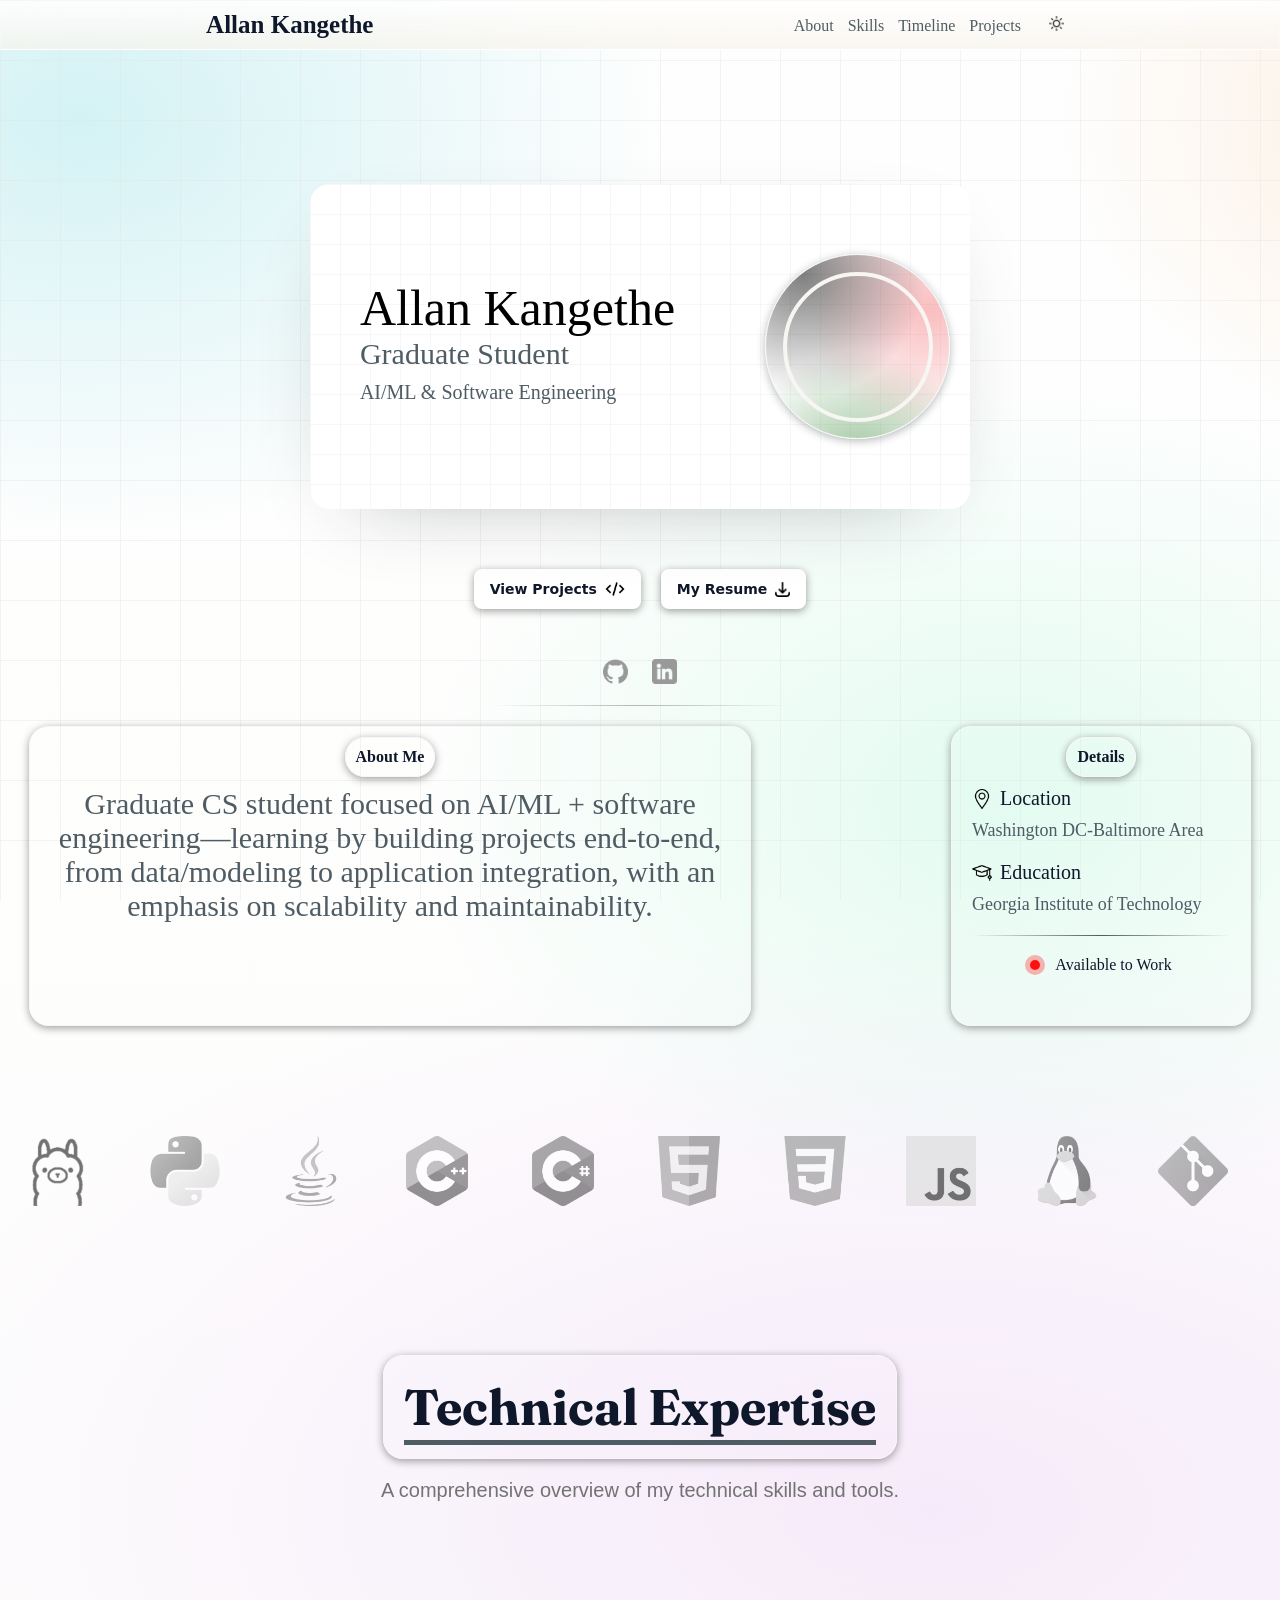
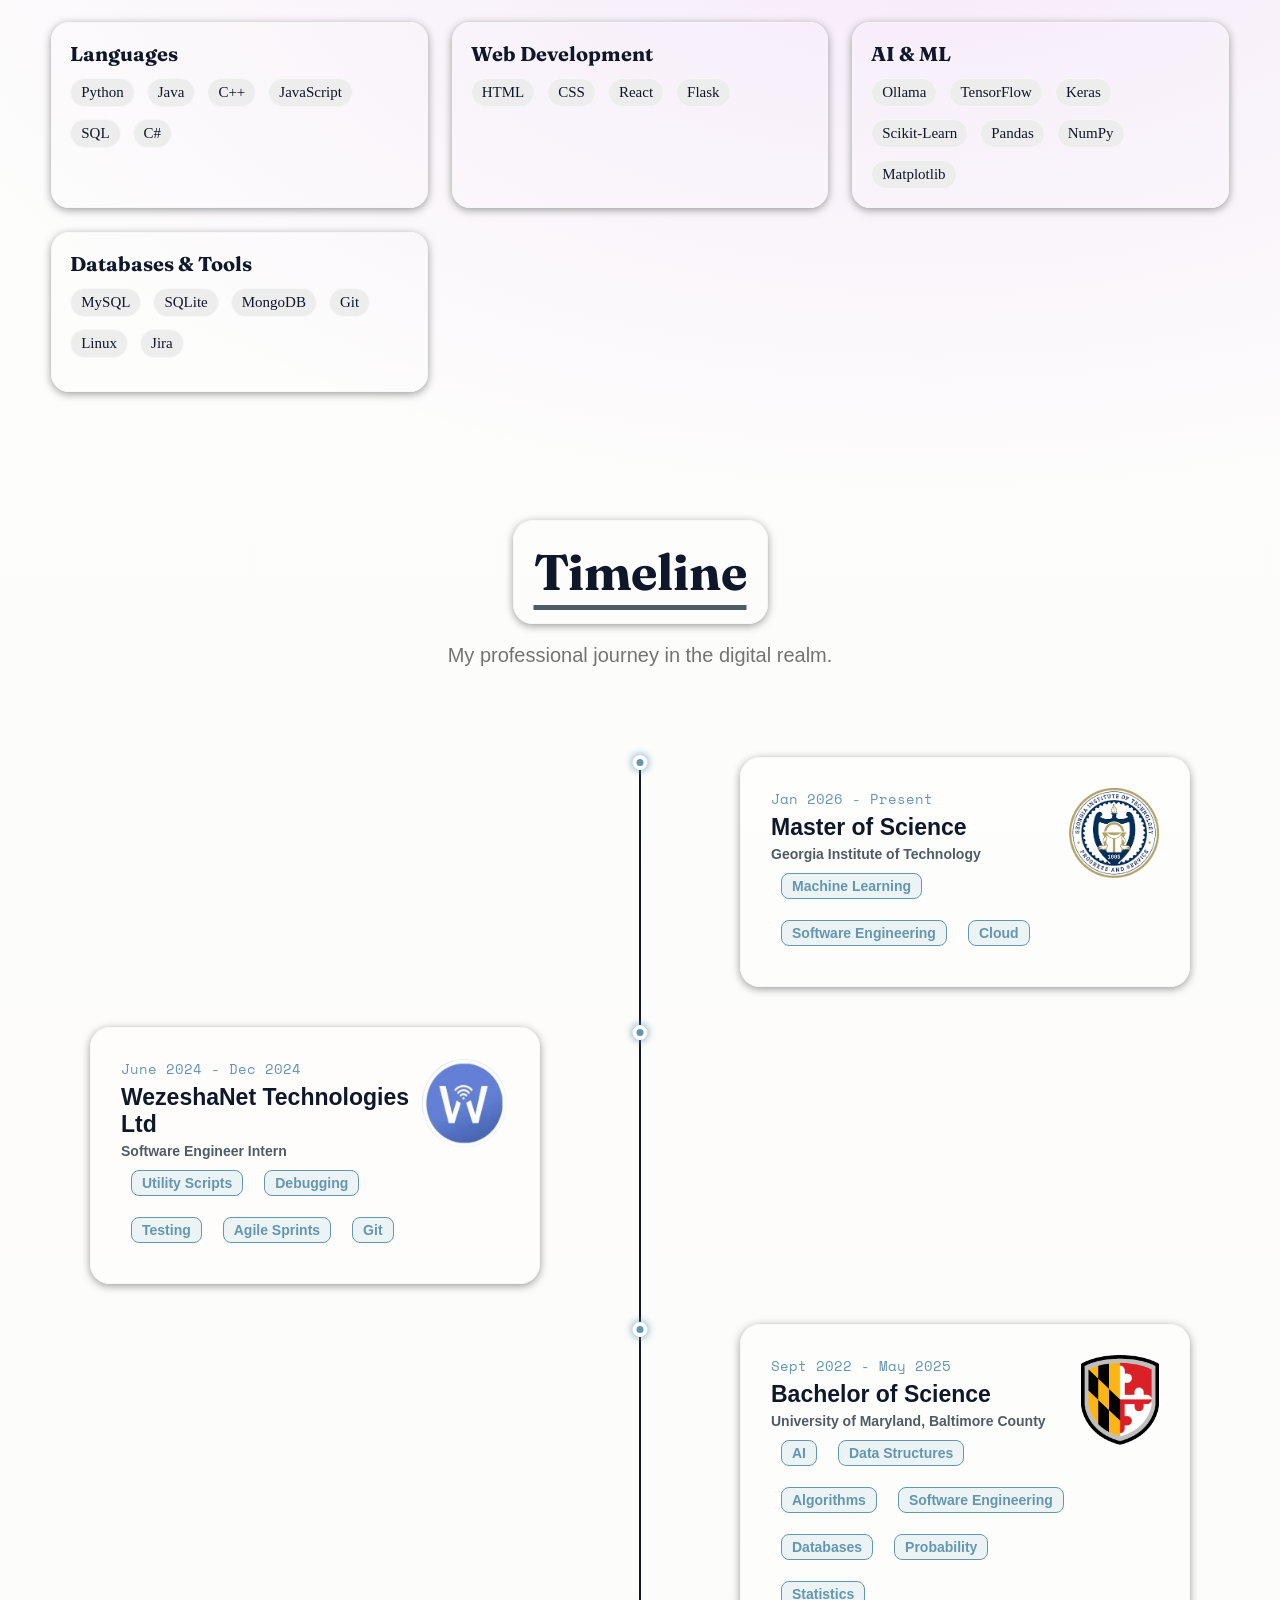
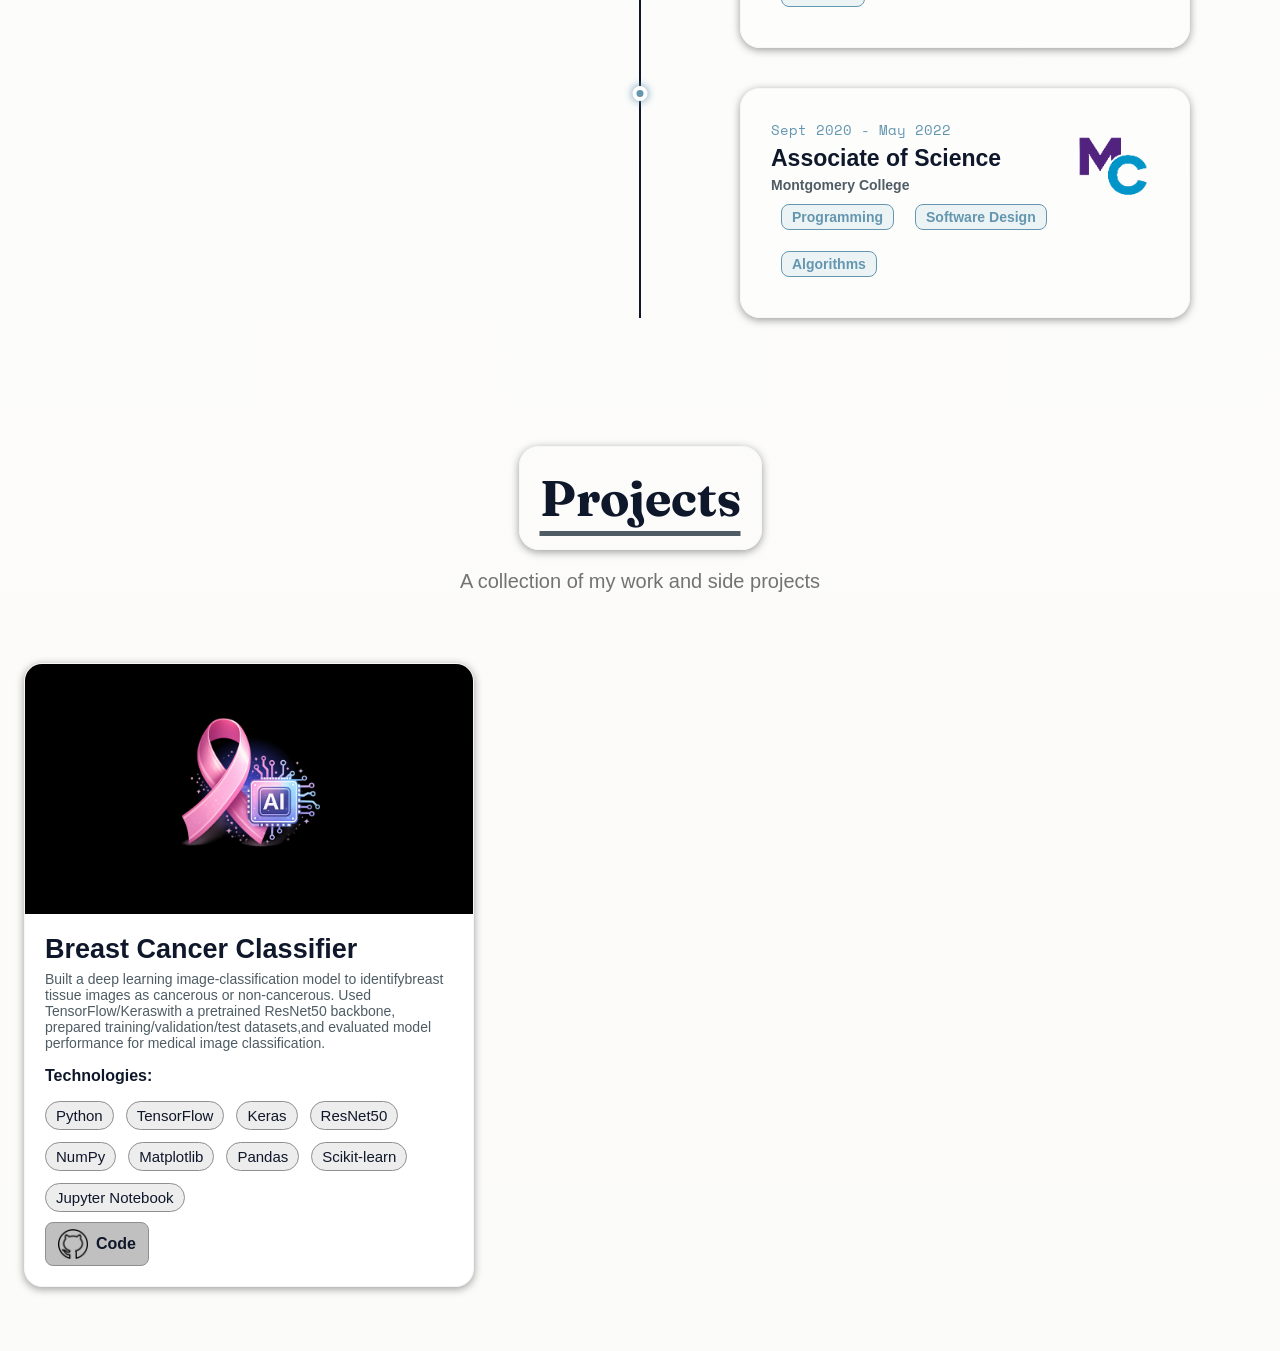
==== commit b5a97b79: "FIXED MOBILE FOR PROJECTS" ====
--- a/index.html
+++ b/index.html
@@ -58,8 +58,7 @@
 				<div class="profile-video">
 					<div class="profile-video-outer-circle">
 						<div class="profile-video-element">
-							<video class="profile-hero-video" autoplay muted playsinline webkit-playsinline preload="auto"
->
+							<video class="profile-hero-video" autoplay muted playsinline webkit-playsinline preload="auto" >
 								<source src="./videos/profile-hero-video-small.mp4" type="video/mp4">
 							</video>
 						</div>
--- a/styles/section-4/projects.css
+++ b/styles/section-4/projects.css
@@ -2,16 +2,16 @@
 
 :root{
     /*PROFILE PROPERTIES*/
-    --project-button: rgb(238, 237, 237);
+    --project-button: rgb(192, 192, 192);
     --project-button-border: rgb(143, 143, 143);
-    --project-button-hover: rgb(196, 196, 196);
+    --project-button-hover: rgb(129, 206, 245); 
 
 } 
 
 html[data-theme="dark"] {
     --project-button: rgb(27, 33, 36); 
     --project-button-border: rgb(74, 90, 97);
-    --project-button-hover: rgb(15, 19, 20); 
+    
 }
 
 
@@ -74,6 +74,7 @@
     display: flex;
     flex-direction: column;
     height: auto;
+    min-height: 400px;
     width:450px;
     border-radius: 18px;
     box-shadow: var(--quick-links-button-box-shadow);
@@ -95,8 +96,9 @@
     justify-content: center;
     align-items: center;
     background-color: rgb(0, 0, 0);
-    min-height: 250px;
-    
+    height: 250px;
+    overflow: hidden;
+    position: relative;
 }
 
 .project-card-thumnail-img
@@ -107,6 +109,7 @@
     background-repeat: no-repeat;
     background-position: center;
     transition: background-size 1s, height 1s;
+    object-fit: contain;
 }
 
 .project-card:hover .project-card-thumnail-img
@@ -204,3 +207,21 @@
     line-height: 1;
     margin: 0;
 }
+
+@media (max-width: 900px)
+{
+    .project-card
+    {
+        width: 300px;
+    }
+
+    .projects-container
+    {
+        grid-template-columns: repeat(1, minmax(0, 1fr));
+
+    }
+
+
+
+
+}
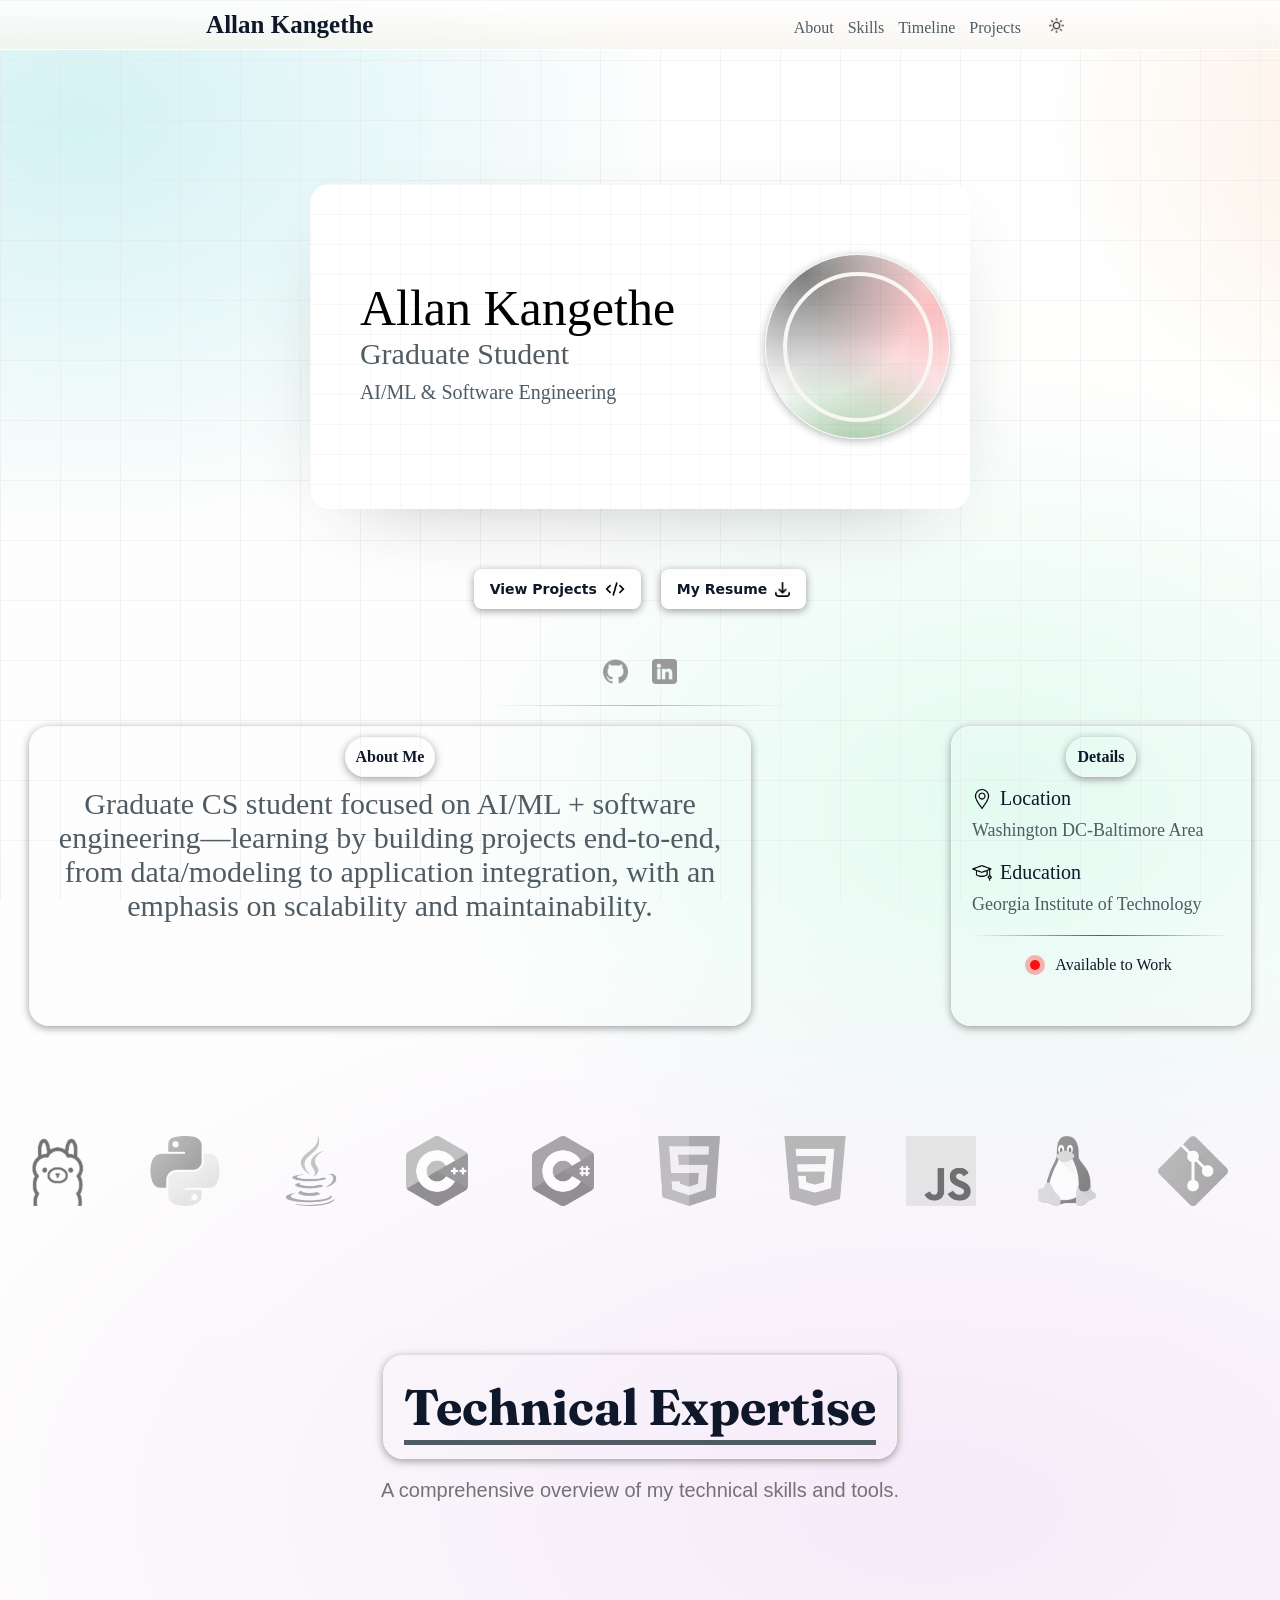
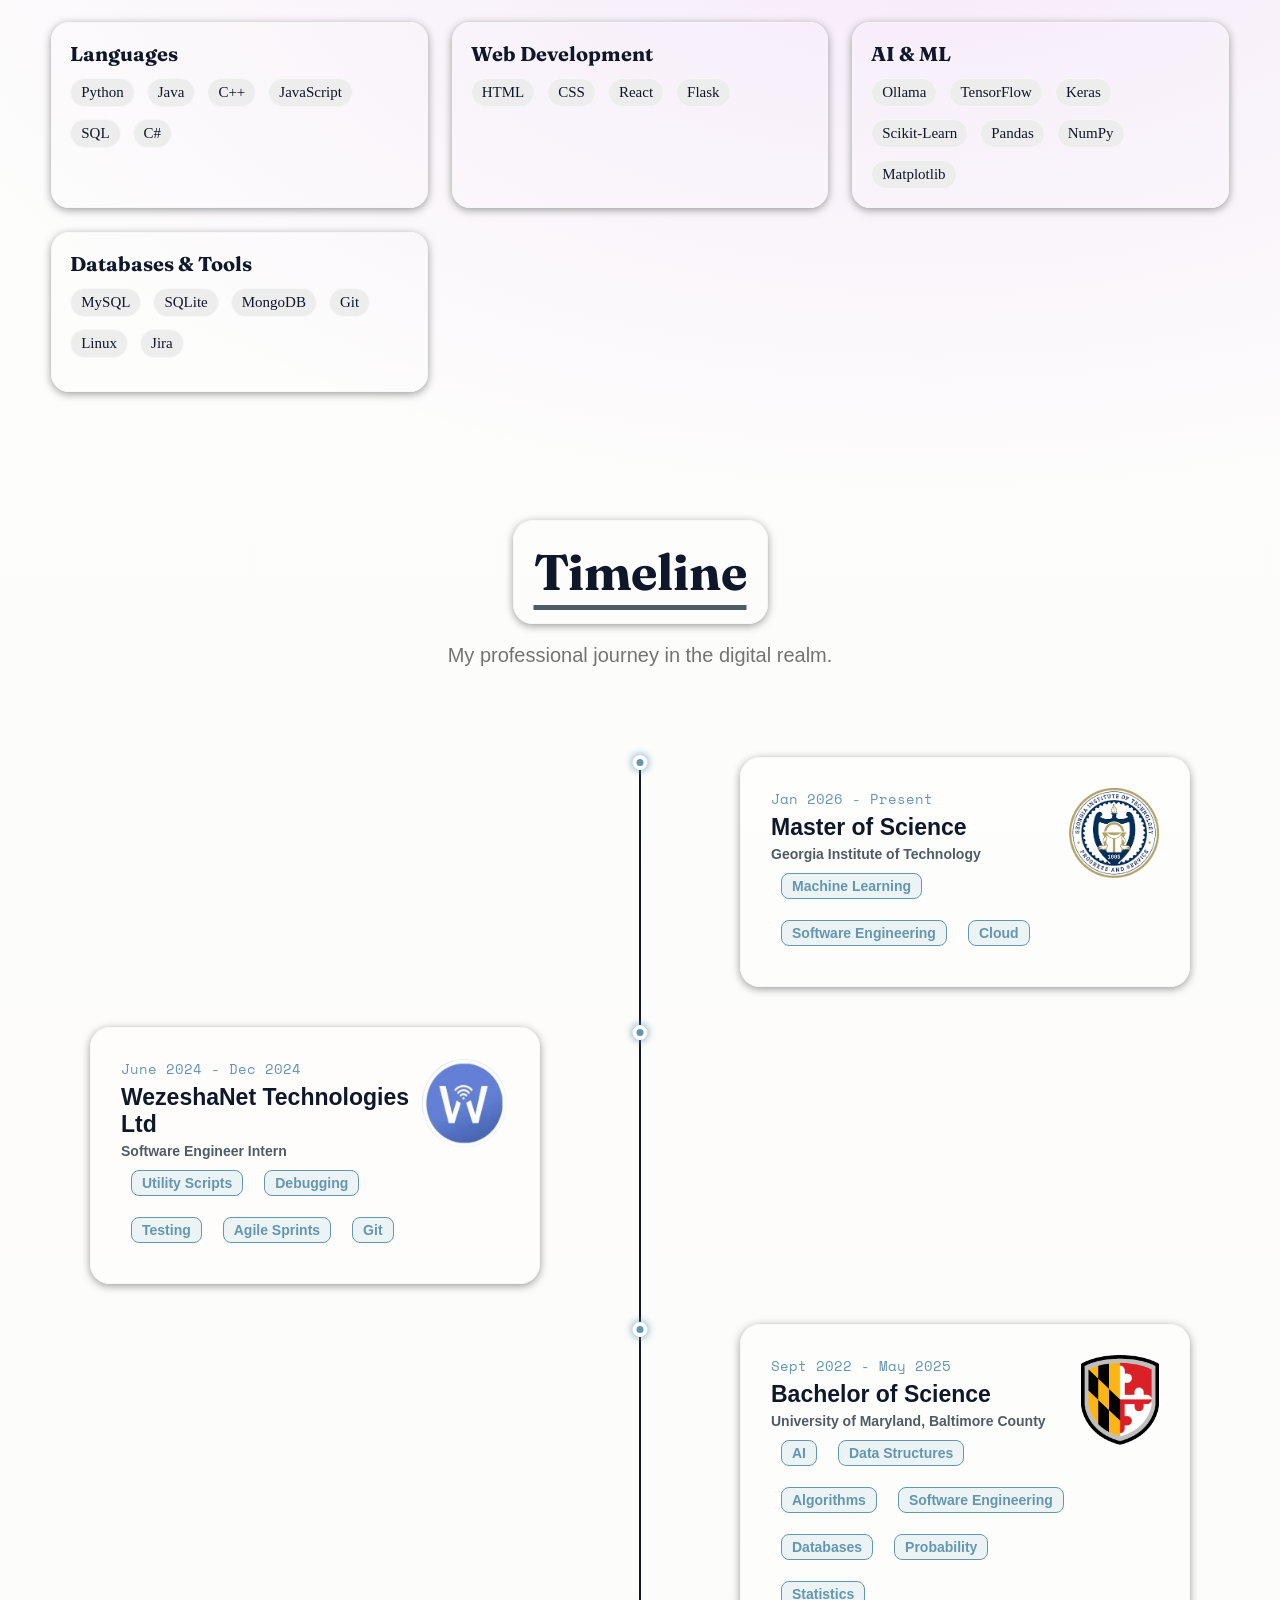
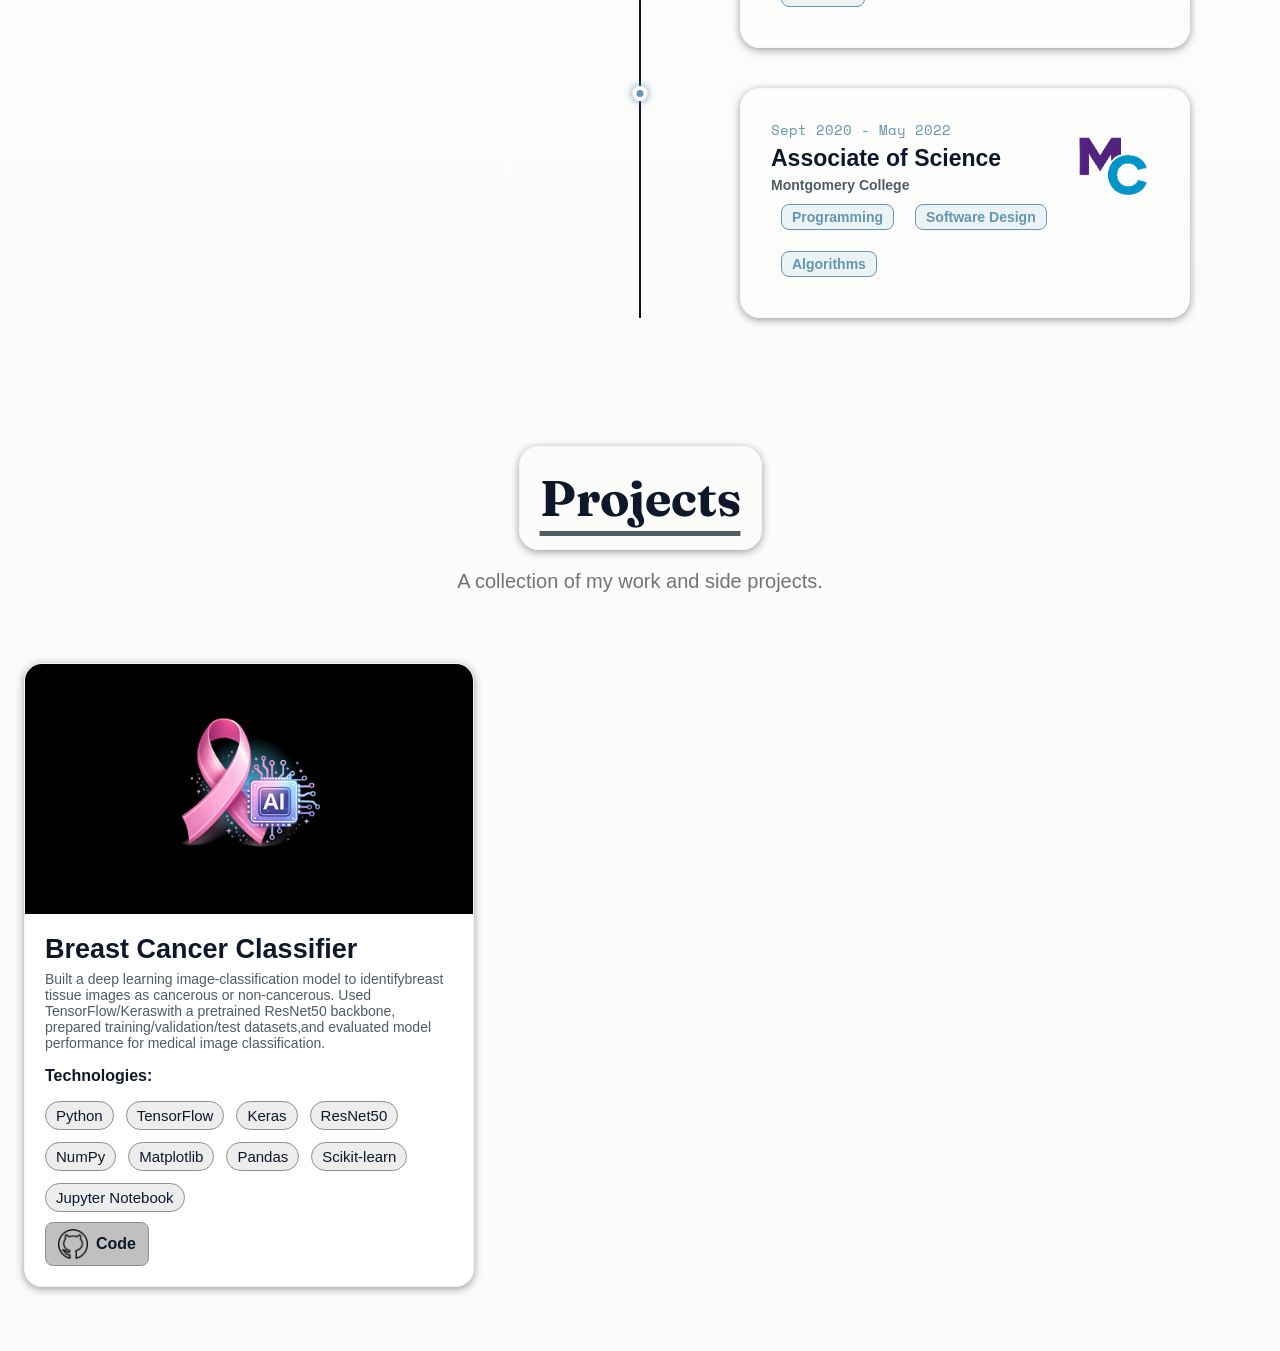
==== commit 91f67667: "drop down menu pt 1" ====
--- a/index.html
+++ b/index.html
@@ -30,18 +30,8 @@
 		<div class="site-bg" aria-hidden="true"></div>
 
 		<!-- Header -->
-			<div class="header">
-				<a href="#About" class="header-logo">Allan Kangethe</a>
-				<div class="menu">
-					<a href="#About" class="menu-item js-menu-item">About</a>
-					<a href="#Skills" class="menu-item js-menu-item">Skills</a>
-					<a href="#Timeline" class="menu-item js-menu-item">Timeline</a> 
-					<a href="#Projects" class="menu-item js-menu-item">Projects</a> 
-					<a class="menu-item"></a>
-					<button id="themeToggle">
-						<img id="themeIcon" class="theme" src="./icons/sun.png" alt="" />
-					</button>
-				</div>
+			<div class="header js-header">
+				
 			</div>
 			
 		<!-- Section 1-->
@@ -68,7 +58,7 @@
 
 			<!-- Projects + Resume  -->
 			<div class="quick-links reveal d3">
-				<a class="quick-links-button"  target="_blank" rel="noopener">
+				<a class="quick-links-button" href="#Projects">
 					<span class="quick-links-text">View Projects</span>
 					<img class="quick-links-icon-1" src="./icons/code.png" alt="" />
 					
@@ -164,7 +154,7 @@
 		<div id="Projects" class="section section-4">
 			<div class="projects">
 				<p class="projects-title">Projects</p>
-				<p class="projects-subtitle">A collection of my work and side projects</p>
+				<p class="projects-subtitle">A collection of my work and side projects.</p>
 				<div class="projects-container js-projects-container">
 				</div>
 			</div>
@@ -172,6 +162,7 @@
 			
 		</div>
 
+		<script src="./scripts/header.js"></script>
 		<script src="./scripts/section-1.js"></script>
 		<script src="./scripts/section-2.js"></script>
 		<script src="./scripts/section-3.js"></script>
--- a/styles/header.css
+++ b/styles/header.css
@@ -29,7 +29,7 @@
   height: auto;
 
   justify-content: space-around;
-  align-items: center;
+  align-items: baseline;
 
   /* “spreads to the sides” look: corner lighting + subtle vertical tone */
   /* glass look */
@@ -109,8 +109,13 @@
   transform: scaleX(1);
 }
 
+.header-buttons
+{
+  display: flex;
+  margin-left: 130px;
+}
 
-#themeToggle
+#themeToggle, #menuToggle
 {
    background-color: transparent;
    border-radius: 10px;
@@ -125,5 +130,43 @@
   height: 15px;
   filter: var(--dark-icon)
 
+}
+
+.menu
+{
+  height: 15px;
+  filter: var(--dark-icon)
+
+}
+
+.drop-down.show
+{
+  opacity: 1;
+  visibility: visible;
+  transform: translateX(0);
+  display: flex;
+  position: absolute;
+  flex-direction: column;
+  top: 0;
+  right: 0;
+  width: 65%;
+  height:300px;
+  background-color: red;
+  
+}
+
+.drop-down
+{
+    opacity: 0;
+    visibility: hidden;
+    transform: translateX(120px);
+    transition: opacity 0s ease, transform 0.3s ease, visibility 0s ease;
+    width: 0px;
+    height: 0px;
+
+}
+
+@media (max-width: 900px)
+{
   
 }
--- a/styles/section-4/projects.css
+++ b/styles/section-4/projects.css
@@ -104,7 +104,7 @@
 .project-card-thumnail-img
 {
     height: 200px;
-    background: radial-gradient(circle at 50% 50%, rgb(70, 80, 228) 0%, transparent 62%);
+    background: radial-gradient(circle at 50% 50%, rgb(70, 191, 228) 0%, transparent 62%);
     background-size: 120px 120px;
     background-repeat: no-repeat;
     background-position: center;
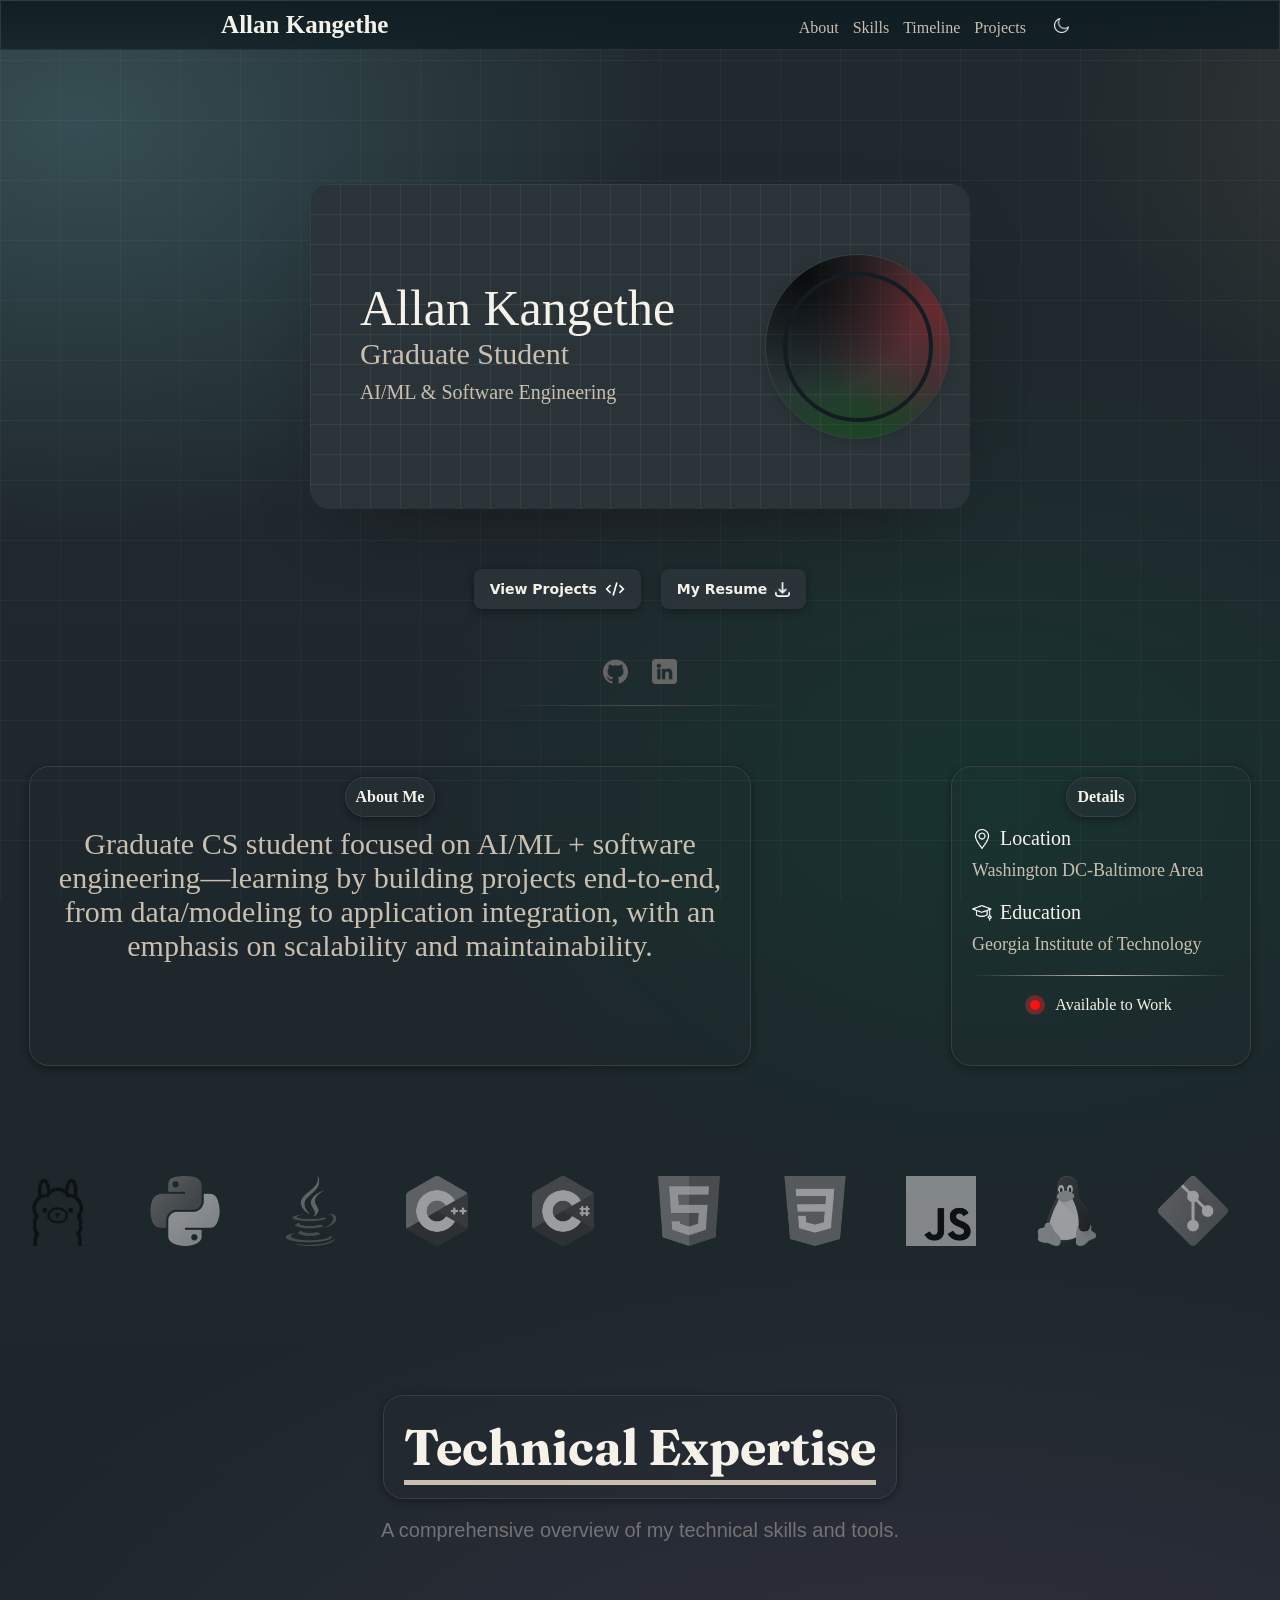
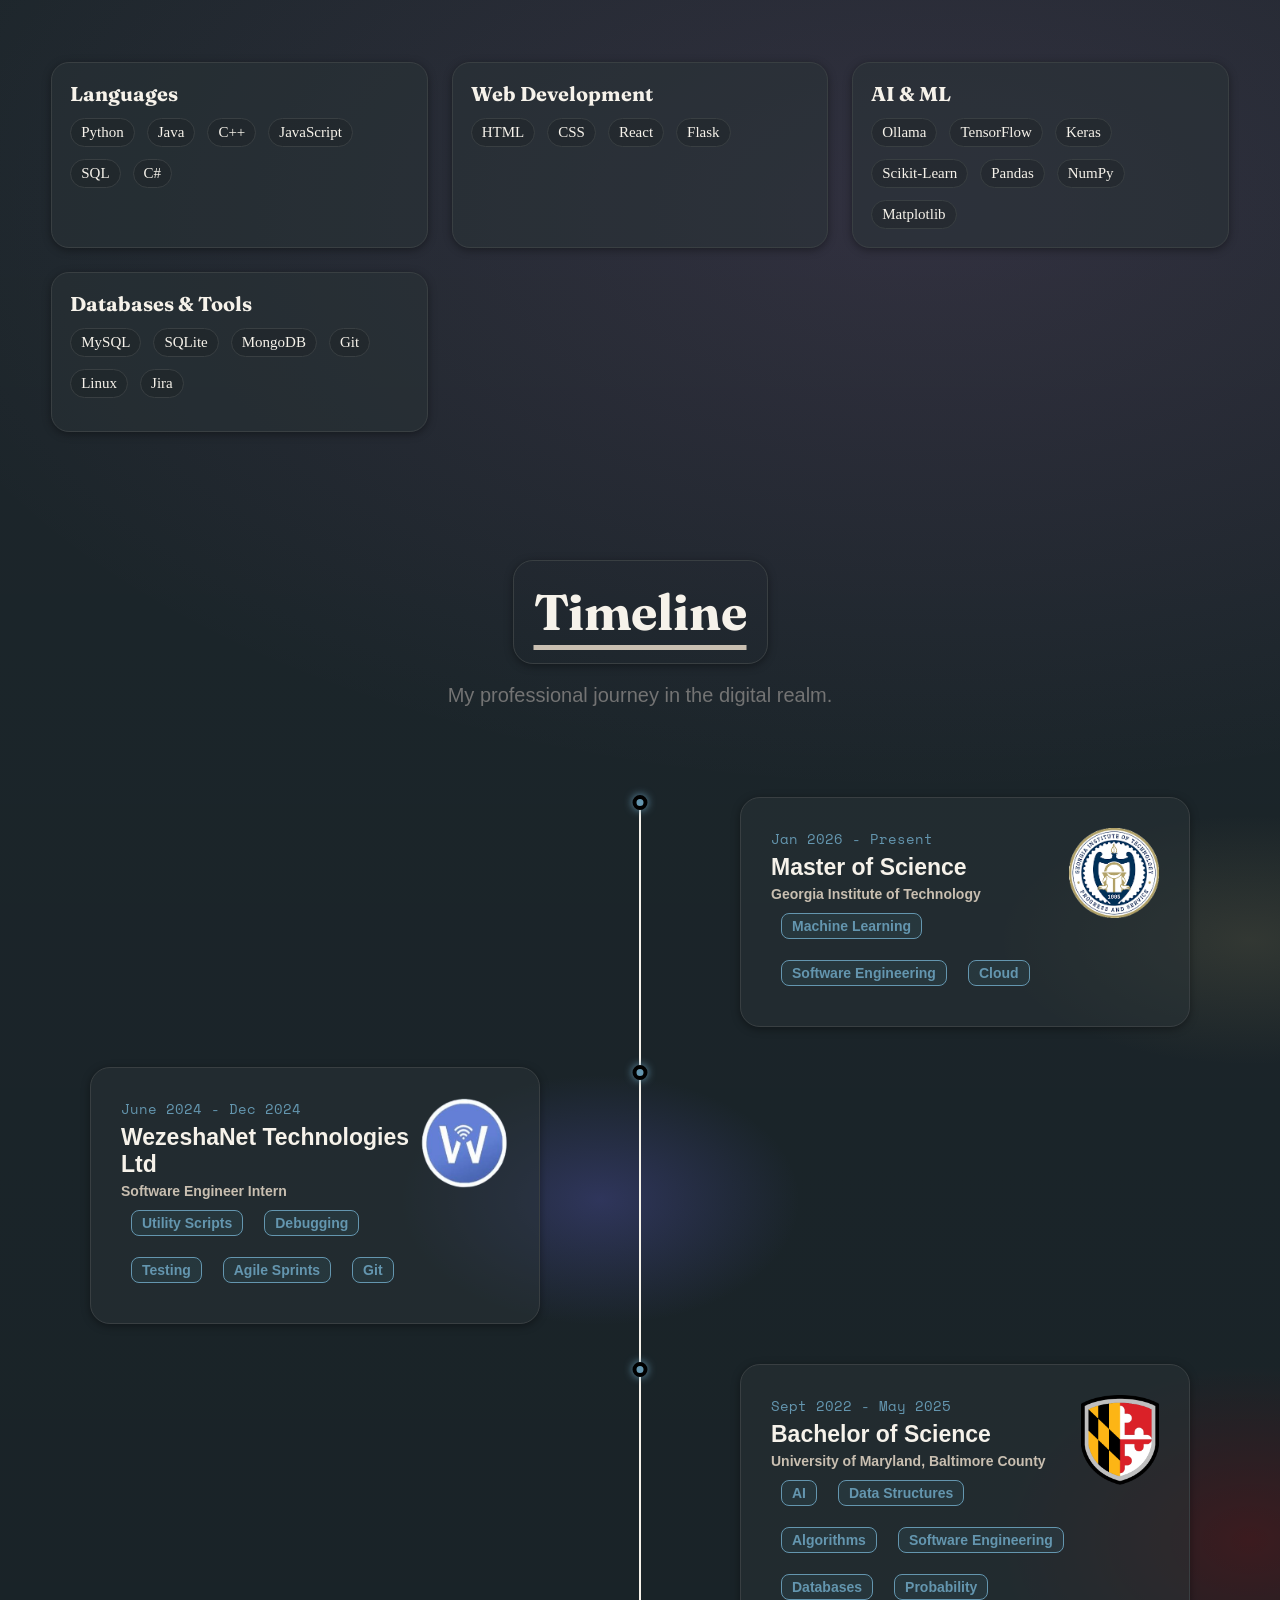
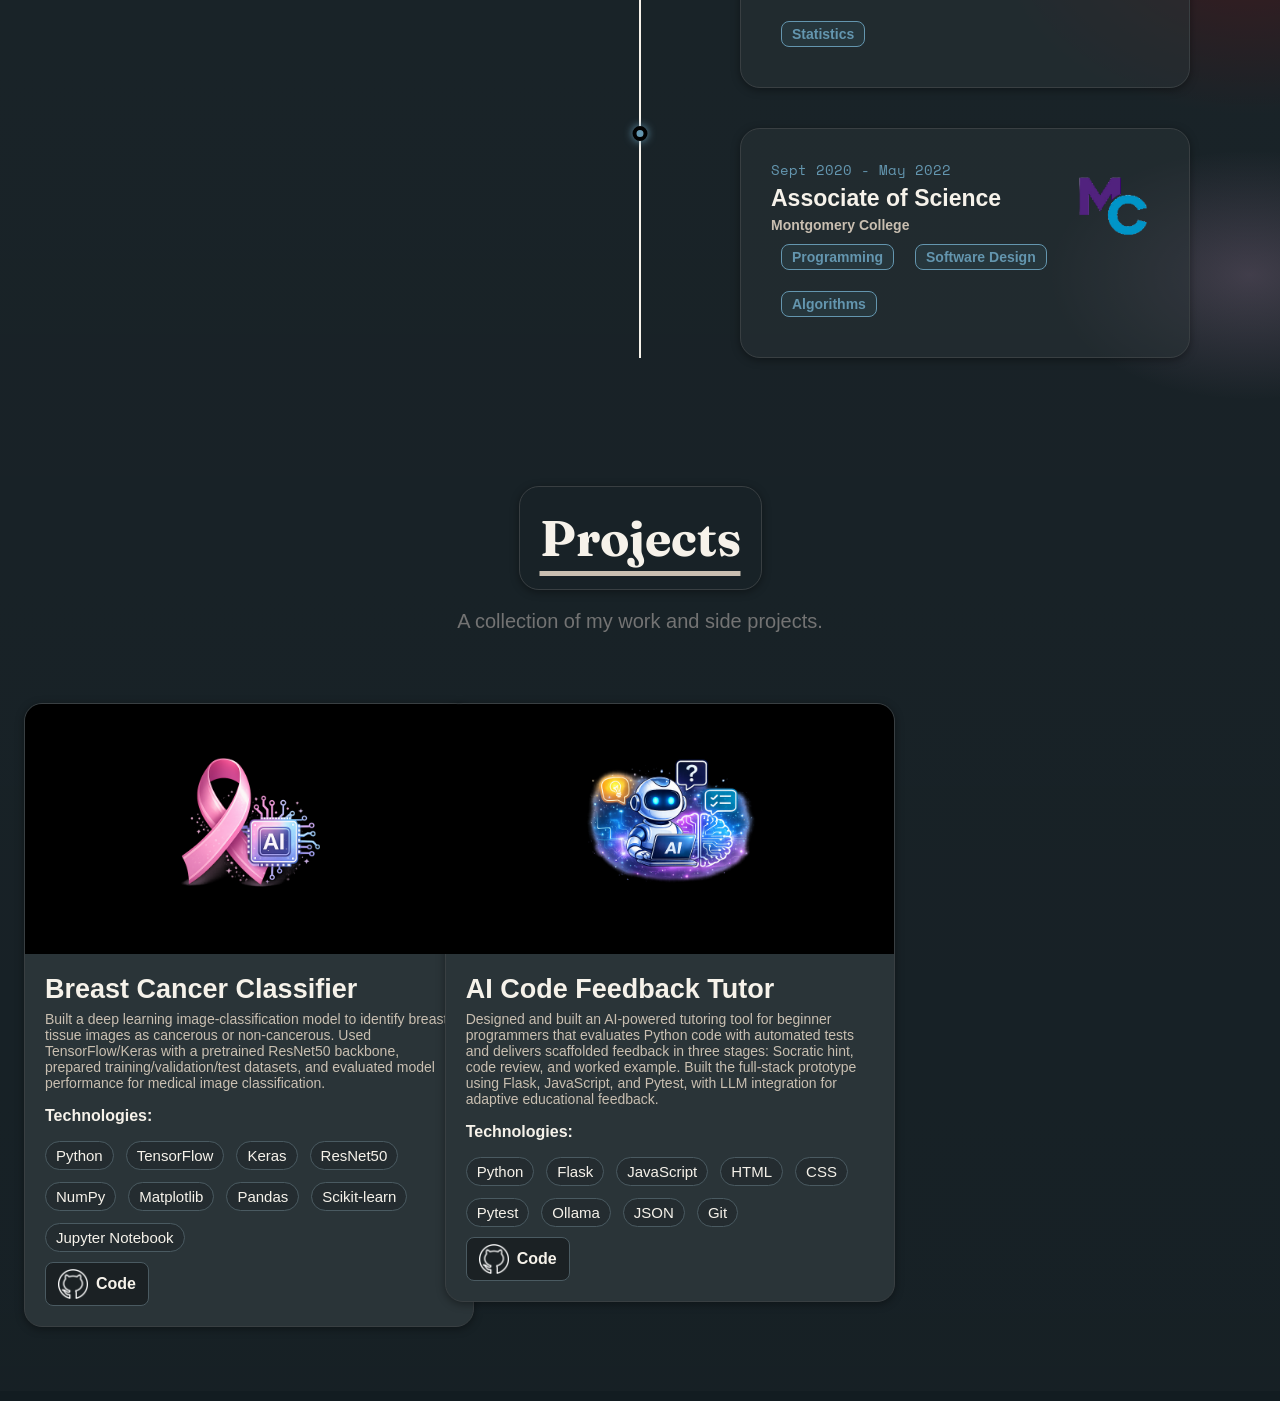
==== commit 0cce2273: "favicon" ====
--- a/index.html
+++ b/index.html
@@ -1,6 +1,8 @@
 <!DOCTYPE html>
 <html>
     <head>
+		<link rel="icon" type="image/x-icon" href="icons/ico/favicon.ico">
+
 		<title>Allan Kangethe</title>
 		<link rel="stylesheet" href="./styles/root.css">
 		<link rel="stylesheet" href="./styles/header.css">
--- a/styles/root.css
+++ b/styles/root.css
@@ -29,13 +29,13 @@
   --g3-x: 1000px;  --g3-y: 800px;  --g3-size-x: 900px; --g3-size-y: 650px; --g3-color: var(--glow-green);
 
   /* Section 2 */
-  --g4-x: 930px;   --g4-y: 1510px;   --g4-size-x: 1200px; --g4-size-y: 650px; --g4-color: var(--glow-purple);
+  --g4-x: 930px;   --g4-y: 1810px;   --g4-size-x: 1200px; --g4-size-y: 650px; --g4-color: var(--glow-purple);
 
    /* Section 3 */
-  --g5-x: 1250px;  --g5-y: 2450px;   --g5-size-x: 500px; --g5-size-y: 250px; --g5-color: var(--glow-tech-gold);
-  --g6-x: 1250px;  --g6-y: 3050px;  --g6-size-x: 500px; --g6-size-y: 350px; --g6-color: var(--glow-red);
-  --g7-x: 1250px;  --g7-y: 3375px;  --g7-size-x: 400px; --g7-size-y: 250px; --g7-color: var(--glow-purple-2);
-  --g8-x: 600px;  --g8-y: 2720px;  --g8-size-x: 400px; --g8-size-y: 250px; --g8-color: var(--glow-blue-2);
+  --g5-x: 1250px;  --g5-y: 2540px;   --g5-size-x: 500px; --g5-size-y: 250px; --g5-color: var(--glow-tech-gold);
+  --g6-x: 1250px;  --g6-y: 3140px;  --g6-size-x: 500px; --g6-size-y: 350px; --g6-color: var(--glow-red);
+  --g7-x: 1250px;  --g7-y: 3475px;  --g7-size-x: 400px; --g7-size-y: 250px; --g7-color: var(--glow-purple-2);
+  --g8-x: 600px;  --g8-y: 2800px;  --g8-size-x: 400px; --g8-size-y: 250px; --g8-color: var(--glow-blue-2);
 
   
 }
@@ -153,6 +153,11 @@
   overflow: visible;
 }
 
+.section-4
+{
+  margin-bottom: 10px;
+}
+
 /* optional: snap scrolling like “pages” */
 body.snap { scroll-snap-type: y mandatory; }
 body.snap > .section { scroll-snap-align: start; }
--- a/styles/header.css
+++ b/styles/header.css
@@ -30,6 +30,7 @@
 
   justify-content: space-around;
   align-items: baseline;
+  
 
   /* “spreads to the sides” look: corner lighting + subtle vertical tone */
   /* glass look */
@@ -45,6 +46,8 @@
   box-shadow:
     0 12px 40px -20px var(--header-shadow),
     var(--header-inset);
+
+  cursor: default;
 }
 
 .header-logo
@@ -54,6 +57,7 @@
   font-size: 25px;
   padding: 10px 0;
   text-decoration: none;
+  margin-left: 20px;
 }
 
 .header-logo:hover
@@ -76,6 +80,7 @@
   display: inline-block;          /* needed so underline matches text width */
   transition: color 200ms ease;
   margin-left: 10px;
+  color: var(--text);
 }
 
 .menu-item::after{
@@ -86,6 +91,7 @@
   bottom: -5px;                   /* like text-underline-offset */
   height: 2px;
   background: var(--profile-name-text);
+  color: var(--text);
 
   transform: scaleX(0);
   transform-origin: left;
@@ -122,20 +128,21 @@
    padding: 10px 10px;
    border: none;
    cursor: pointer;
+   color: var(--text);
 
 }
 
 .theme
 {
   height: 15px;
-  filter: var(--dark-icon)
+  filter: var(--dark-icon);
 
 }
 
 .menu
 {
   height: 15px;
-  filter: var(--dark-icon)
+  
 
 }
 
@@ -147,11 +154,23 @@
   display: flex;
   position: absolute;
   flex-direction: column;
+  align-items: start;
+  row-gap: 25px;
+  padding-left: 10px;
   top: 0;
   right: 0;
-  width: 65%;
-  height:300px;
-  background-color: red;
+  width: 55%;
+  height:350px;
+  background-color: var(--page-bg);
+  font-size: 30px;
+
+  border: 1px var(--profile-border) solid;
+  border-bottom-left-radius: 20px;
+  box-shadow: var(--quick-links-button-box-shadow);
+
+  
+  transition: transform 1s ease, visibility 0s ease;
+
   
 }
 
@@ -159,14 +178,70 @@
 {
     opacity: 0;
     visibility: hidden;
-    transform: translateX(120px);
-    transition: opacity 0s ease, transform 0.3s ease, visibility 0s ease;
+    transform: translateX(320px);
+    transition: opacity 0s ease, transform 1s ease, visibility 0s ease;
     width: 0px;
     height: 0px;
-
-}
+    
+}
+
+.drop-menu-back-button
+{
+  display: flex;
+  flex-direction: row;
+  width: 100%;
+  justify-content: space-between;
+  align-items: baseline;
+}
+
+.menu-back-button
+{
+  height: 30px;
+  margin-right: 10px;
+  filter: var(--dark-icon);
+}
+
+.menu-text
+{
+  margin: 0px;
+  margin-top: 10px;
+  font-weight: 700;
+  font-size: 50px;
+  color: var(--text);
+}
+
+.drop-down .menu-item::after
+{
+  display: none;
+}
+
+.drop-down .menu-item.is-active::after
+{
+  display: none;
+}
+
+.drop-down .menu-item.is-active
+{
+  color: var(--profile-role-text);
+}
+
 
 @media (max-width: 900px)
 {
-  
+  .header
+  {
+    align-items:center;
+  }
+  .menu-item
+  {
+    margin-left: 0px;
+    color: var(--text);
+  }
+  .menu
+  {
+    height: 15px;
+    filter: var(--dark-icon);
+    
+
+  }
 }
--- a/styles/section-1/links.css
+++ b/styles/section-1/links.css
@@ -81,6 +81,7 @@
 
   padding-top: 50px;
   padding-bottom: 18px; /* space between icons and line */
+  margin-bottom: 40px;
 }
 
 .external-links::after
@@ -140,6 +141,7 @@
     .external-links
     {
         padding-top: 40px;
+        margin-bottom: 0px;
     }
     
     
--- a/styles/section-4/projects.css
+++ b/styles/section-4/projects.css
@@ -73,7 +73,7 @@
 {
     display: flex;
     flex-direction: column;
-    height: auto;
+    height: fit-content;
     min-height: 400px;
     width:450px;
     border-radius: 18px;
@@ -104,7 +104,7 @@
 .project-card-thumnail-img
 {
     height: 200px;
-    background: radial-gradient(circle at 50% 50%, rgb(70, 191, 228) 0%, transparent 62%);
+    /* background: radial-gradient(circle at 50% 50%, rgb(70, 191, 228) 0%, transparent 62%); */
     background-size: 120px 120px;
     background-repeat: no-repeat;
     background-position: center;
@@ -215,6 +215,12 @@
         width: 300px;
     }
 
+    .projects
+    {
+        margin-top: 15px;
+        
+    }
+
     .projects-container
     {
         grid-template-columns: repeat(1, minmax(0, 1fr));
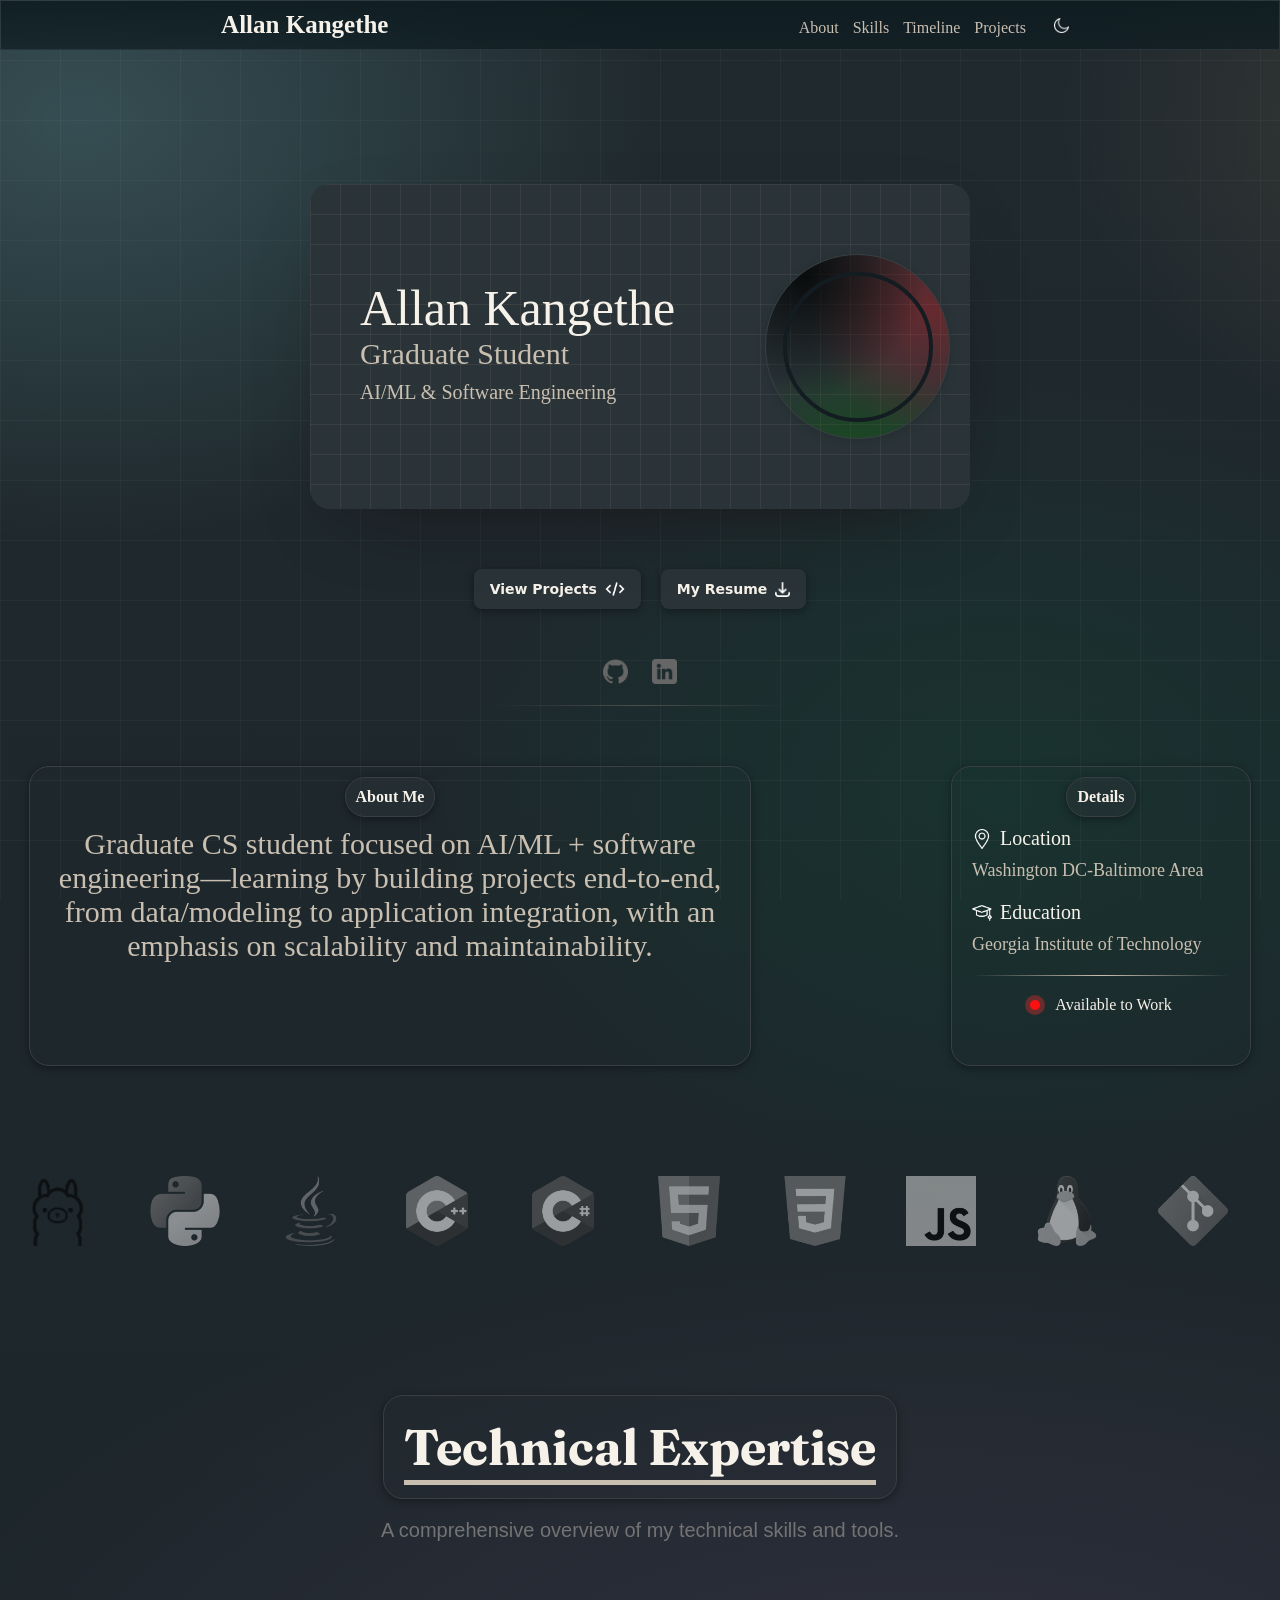
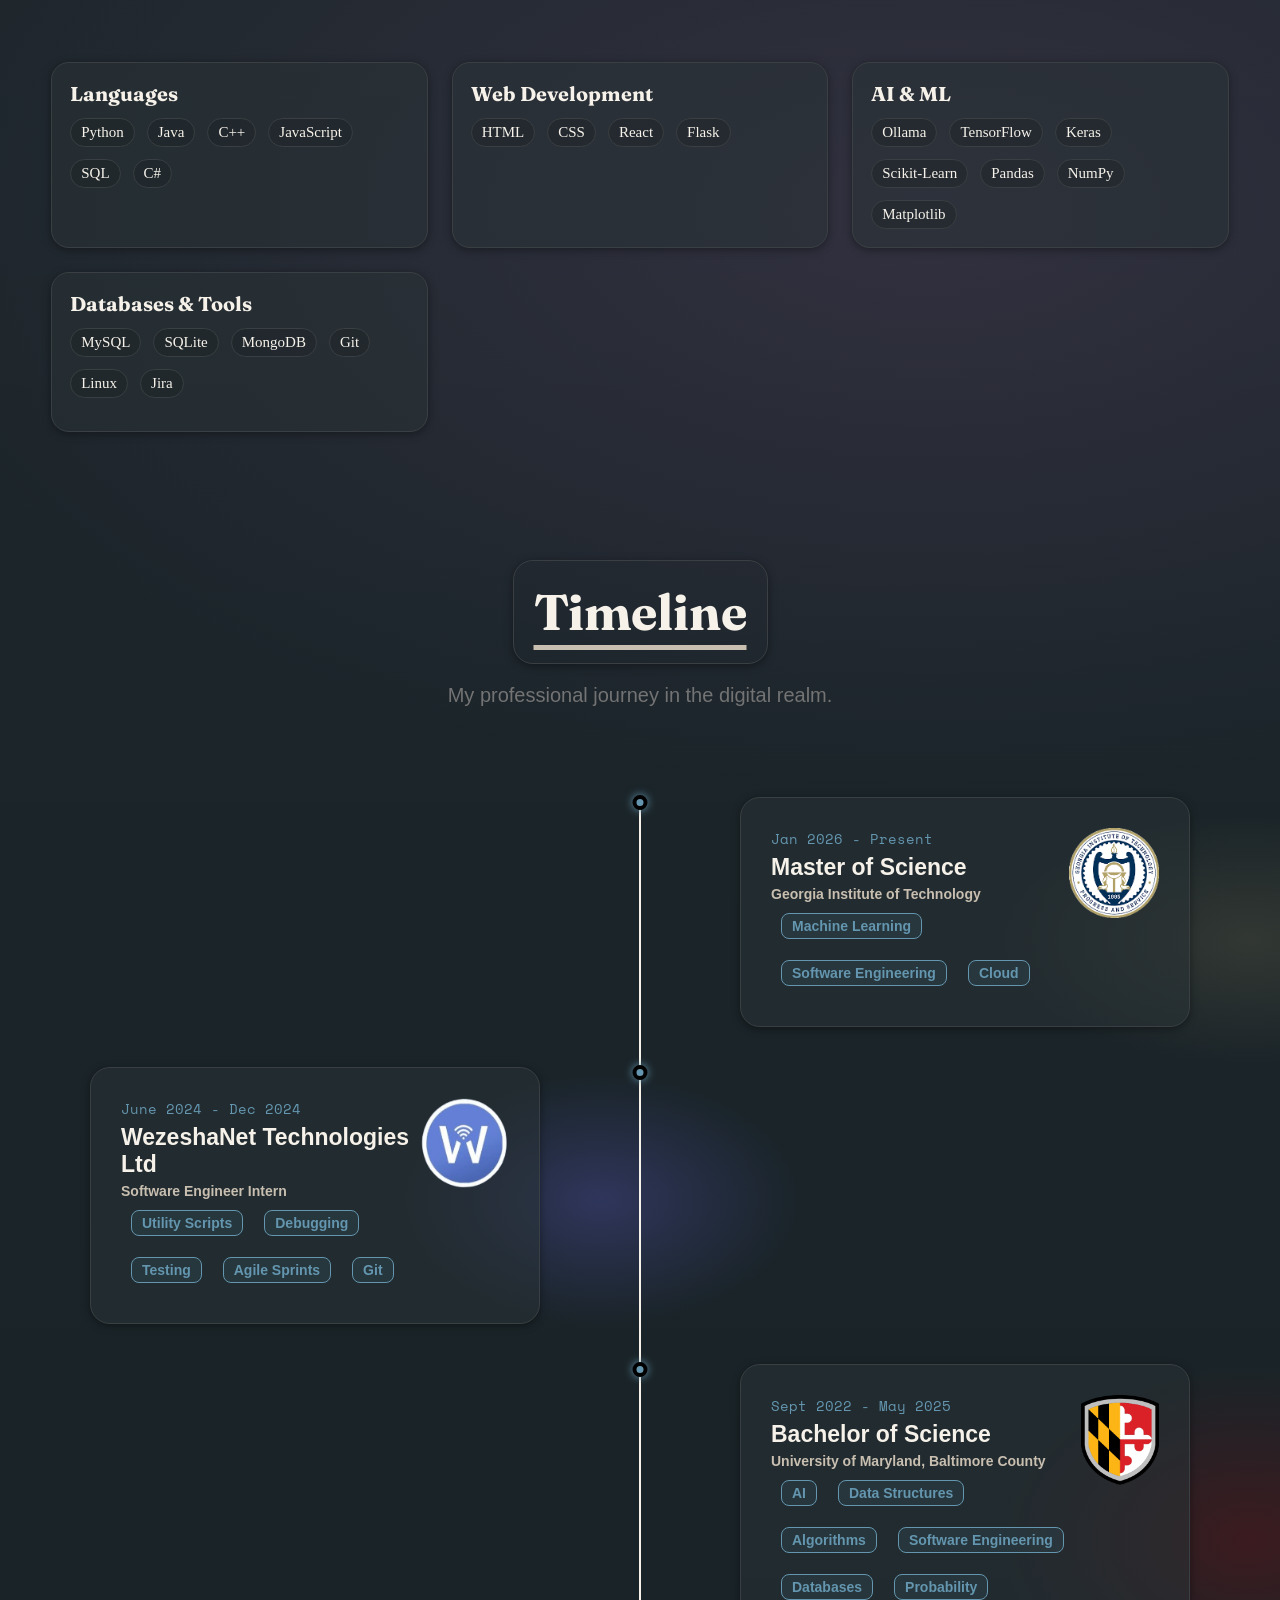
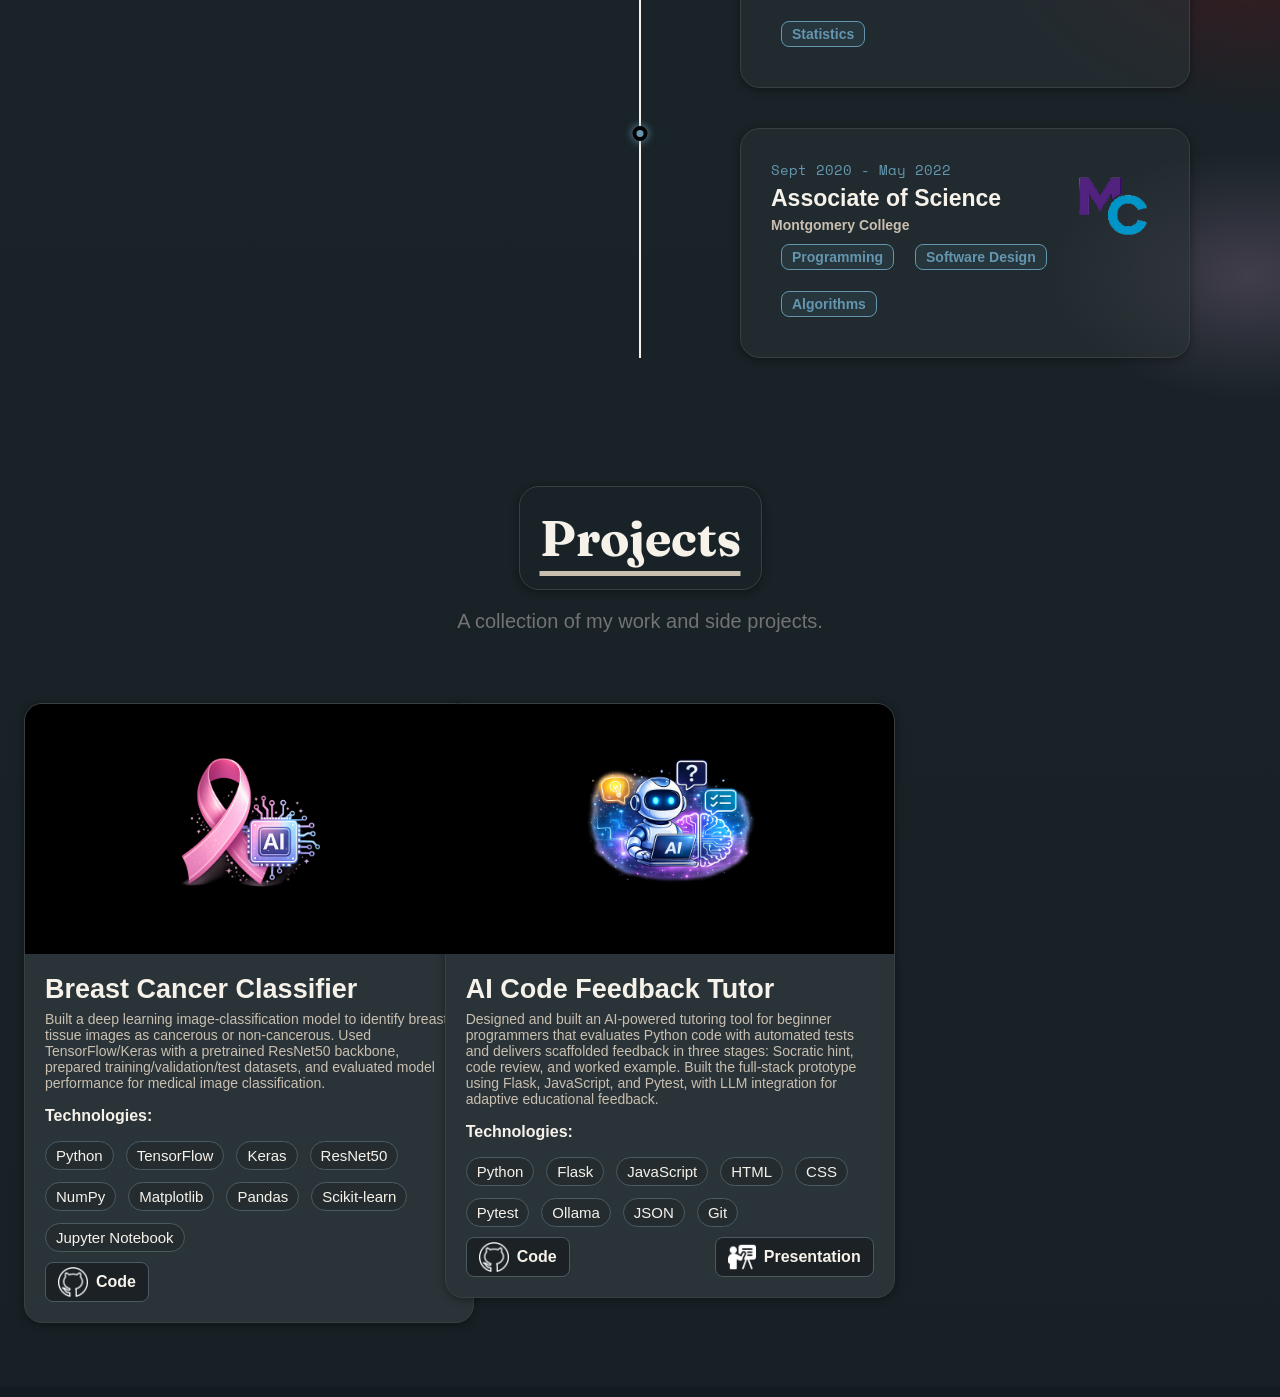
==== commit beeddf06: "favicon update" ====
--- a/index.html
+++ b/index.html
@@ -1,7 +1,7 @@
 <!DOCTYPE html>
 <html>
     <head>
-		<link rel="icon" type="image/x-icon" href="icons/ico/favicon.ico">
+		<link rel="icon" type="image/x-icon" href="icons/ico/logo.svg">
 
 		<title>Allan Kangethe</title>
 		<link rel="stylesheet" href="./styles/root.css">
--- a/styles/section-4/projects.css
+++ b/styles/section-4/projects.css
@@ -165,12 +165,13 @@
     color: var(--text);
 }
 
-.project-code-button
+.project-code-button, .project-presentation-button
 {
     display: inline-flex;
     align-items: center;
     justify-content: center;
     
+    height: 40px;
     margin: 0;
     margin-top: 10px;
     gap: 8px;
@@ -186,19 +187,24 @@
     transition: background-color .5s;
 }
 
-.project-code-button:hover{
+.project-code-button:hover, .project-presentation-button:hover{
     background-color: var( --project-button-hover);
 
 }
 
-.project-code-img
+.project-code-img, .project-presentation-img
 {
     height: 30px;
     display: block;
     filter: var(--external-links);
 }
 
-.project-code-text
+.project-presentation-img
+{
+    height: 28px;
+}
+
+.project-code-text, .project-presentation-text
 {
     color: var(--text);
     font-weight: 700;
@@ -206,6 +212,13 @@
     align-items: center;
     line-height: 1;
     margin: 0;
+}
+
+.project-buttons
+{
+    display: flex;
+    justify-content: space-between;
+    align-items: top;
 }
 
 @media (max-width: 900px)
@@ -227,7 +240,26 @@
 
     }
 
-
-
-
-}
+    .project-buttons
+    {
+        display: flex;
+        gap: 5px;
+        align-items: top;
+    }
+
+    .project-code-button, .project-presentation-button
+    {
+        height: 30px;
+
+    }
+
+    .project-code-img, .project-presentation-img
+    {
+        height: 20px;
+    }
+
+
+
+
+
+}
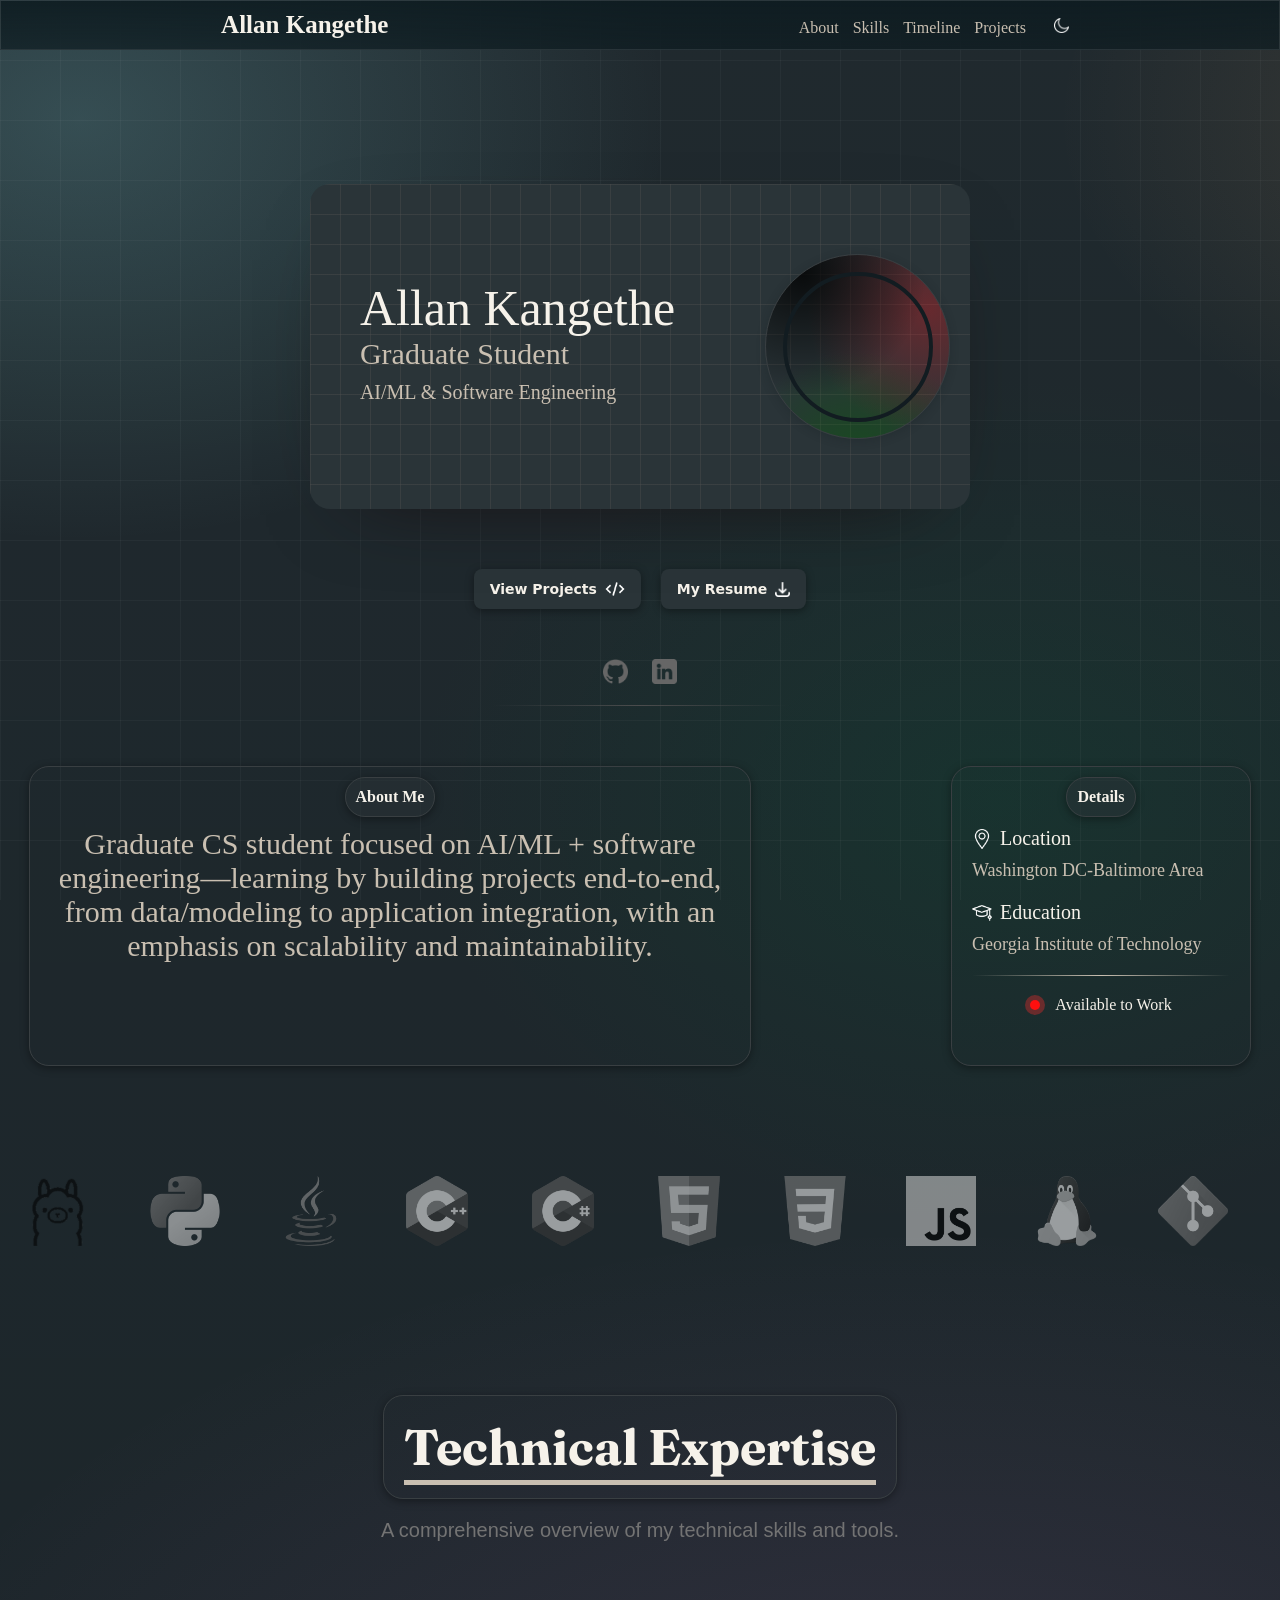
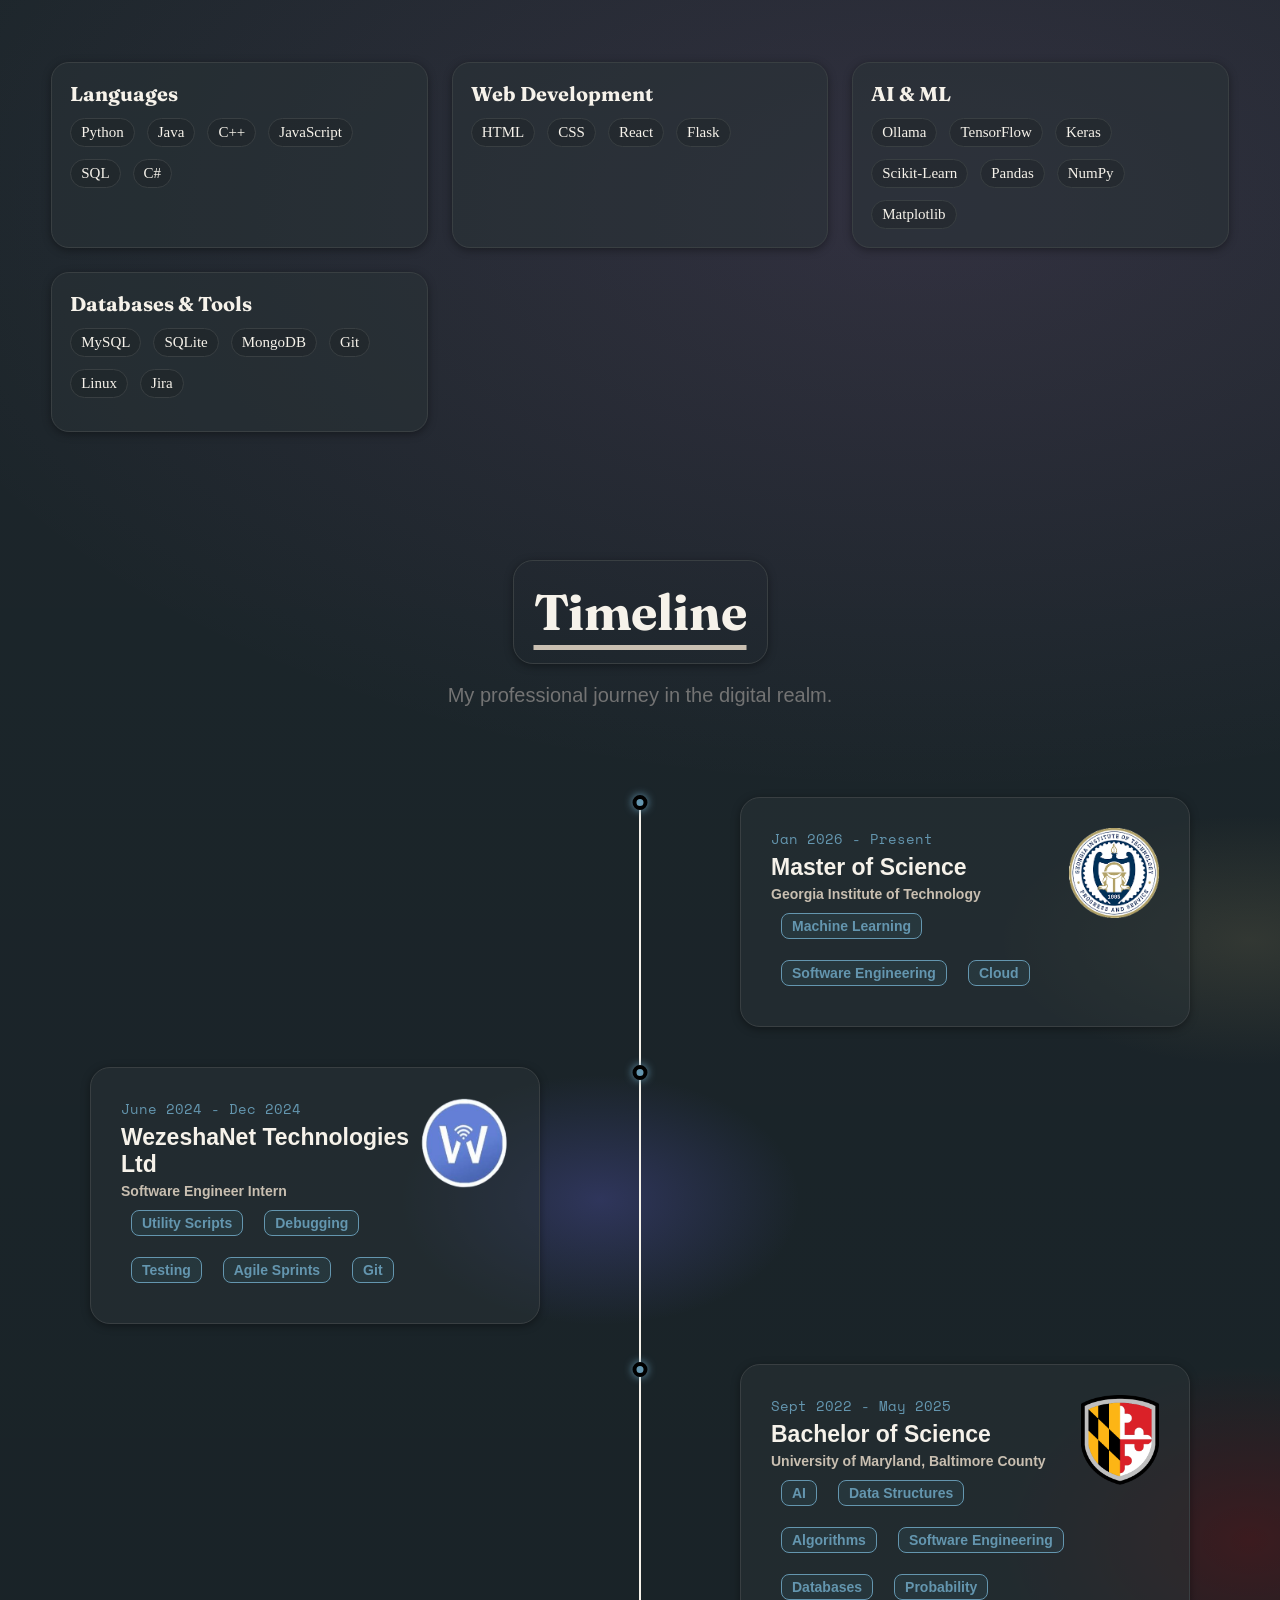
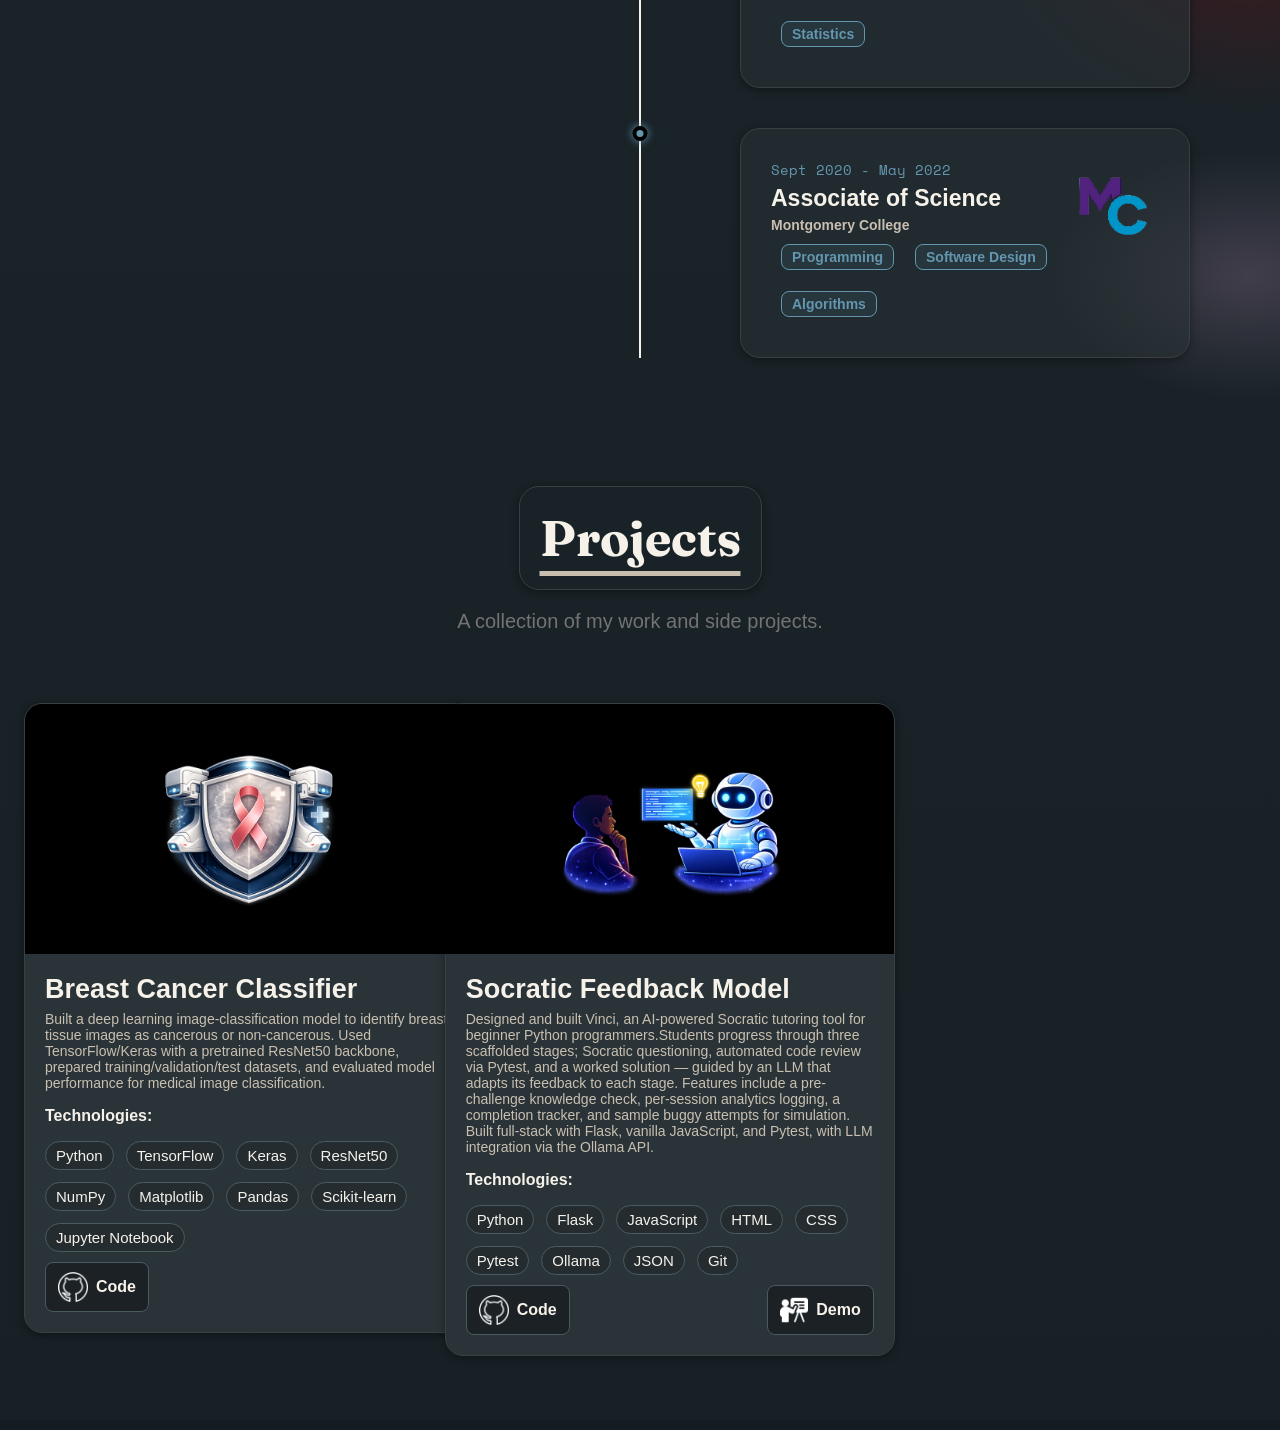
==== commit b280d772: "fixed some bugs" ====
--- a/index.html
+++ b/index.html
@@ -1,5 +1,5 @@
 <!DOCTYPE html>
-<html>
+<html lang="en">
     <head>
 		<link rel="icon" type="image/x-icon" href="icons/ico/logo.svg">
 
@@ -21,8 +21,7 @@
 		<link rel="stylesheet" href="./styles/section-4/projects.css">
 
 	
-		<link rel="stylesheet" href="https://fonts.googleapis.com/css?family=Fraunces">
-		<link rel="stylesheet" href="https://fonts.googleapis.com/css?family=Space+Mono">
+		<link rel="stylesheet" href="https://fonts.googleapis.com/css?family=Fraunces|Space+Mono">
 
 		
 		<meta name="viewport" content="width=device-width, initial-scale=1.0">
@@ -65,7 +64,7 @@
 					<img class="quick-links-icon-1" src="./icons/code.png" alt="" />
 					
 				</a>
-				<a class="quick-links-button" href="./PDFs/Allan_Kangethe-Resume.pdf" target="_blank"  rel="noopener noreferrer">
+				<a class="quick-links-button" href="./PDFs/Resume.pdf" target="_blank"  rel="noopener noreferrer">
 					<span class="quick-links-text">My Resume</span>
 					<img class="quick-links-icon-2" src="./icons/download.png" alt="" />
 					
@@ -76,10 +75,10 @@
 			<!-- External Links -->
 			<div class="external-links reveal d3">
 				<a href="https://github.com/Amkangethe" target="_blank">
-					<img class="profile-icon" src="icons/github.png">
+					<img class="profile-icon" src="icons/github.png" alt="GitHub" />
 				</a>
 				<a href="https://www.linkedin.com/in/allankangethe/" target="_blank">
-					<img class="profile-icon" src="icons/linkedin.png">
+					<img class="profile-icon" src="icons/linkedin.png" alt="LinkedIn" />
 				</a>
 
 			</div>
--- a/styles/section-4/projects.css
+++ b/styles/section-4/projects.css
@@ -171,7 +171,7 @@
     align-items: center;
     justify-content: center;
     
-    height: 40px;
+    height: 50px;
     margin: 0;
     margin-top: 10px;
     gap: 8px;
